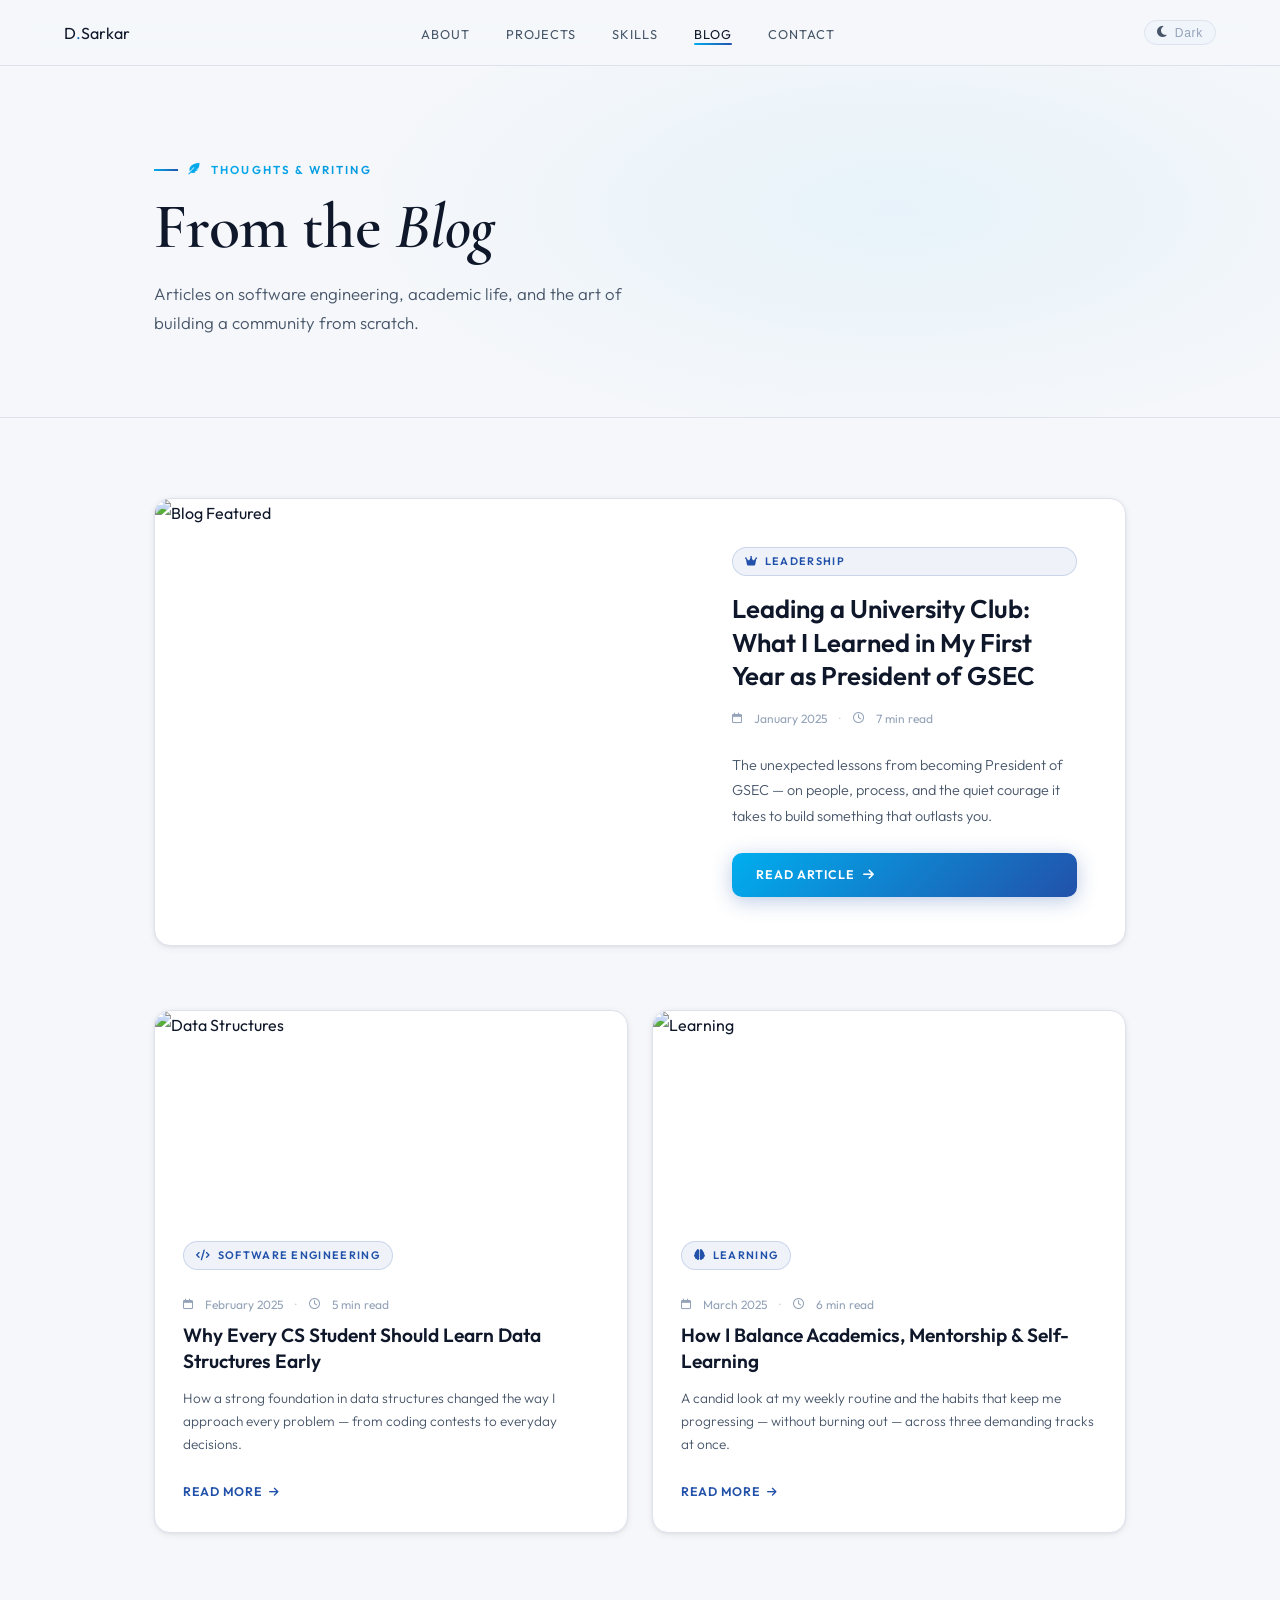
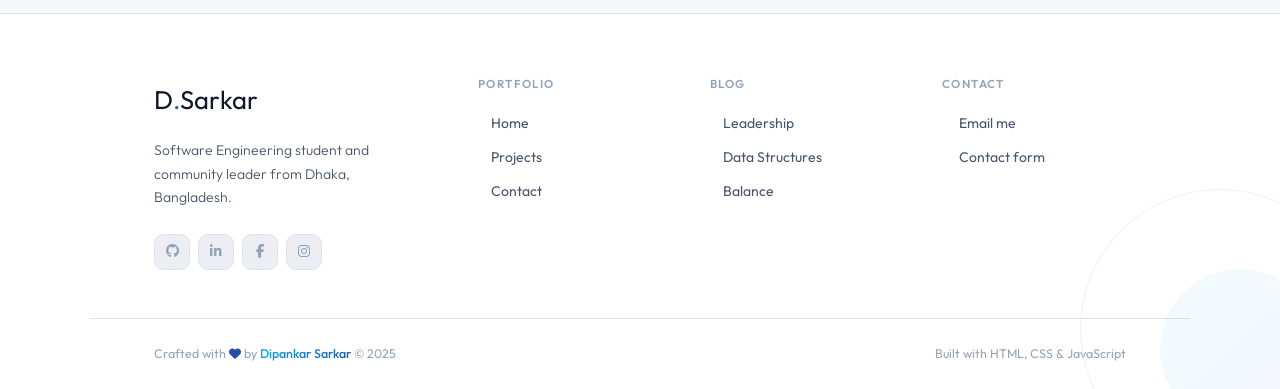
==== pages/blog.html @ c26f9603 "initial commit" ====
<!DOCTYPE html>
<html lang="en" data-theme="light">
<head>
<meta charset="UTF-8">
<meta name="viewport" content="width=device-width, initial-scale=1.0">
<title>Blog — Dipankar Sarkar</title>
<meta name="description" content="Articles on software engineering, leadership, and academic life by Dipankar Sarkar.">
<link rel="preconnect" href="https://fonts.googleapis.com">
<link rel="preconnect" href="https://fonts.gstatic.com" crossorigin>
<link href="https://fonts.googleapis.com/css2?family=Cormorant+Garamond:ital,wght@0,400;0,500;0,600;0,700;1,400;1,600&family=Outfit:wght@300;400;500;600&display=swap" rel="stylesheet">
<link rel="stylesheet" href="https://cdnjs.cloudflare.com/ajax/libs/font-awesome/6.5.0/css/all.min.css">
<link rel="stylesheet" href="../css/style.css">
<link rel="stylesheet" href="../css/blog.css">
</head>
<body>

<nav id="navbar">
  <a href="../index.html" class="nav-logo">D<span class="dot">.</span>Sarkar</a>
  <ul class="nav-links" id="navLinks">
    <li><a href="../index.html#about">About</a></li>
    <li><a href="../index.html#projects">Projects</a></li>
    <li><a href="../index.html#skills">Skills</a></li>
    <li><a href="blog.html" class="active">Blog</a></li>
    <li><a href="../index.html#contact">Contact</a></li>
  </ul>
  <div class="nav-right">
    <button class="theme-toggle" id="themeToggle" aria-label="Toggle theme">
      <i class="fa-solid fa-moon" id="themeIcon"></i>
      <span id="themeText">Dark</span>
    </button>
    <button class="hamburger" id="hamburger" aria-label="Open menu">
      <span></span><span></span><span></span>
    </button>
  </div>
</nav>

<div class="blog-hero">
  <div class="blog-hero-inner">
    <div class="eyebrow reveal"><i class="fa-solid fa-feather-pointed"></i> Thoughts &amp; Writing</div>
    <h1 class="reveal">From the <em>Blog</em></h1>
    <p class="reveal">Articles on software engineering, academic life, and the art of building a community from scratch.</p>
  </div>
</div>

<div class="blog-page-wrap">

  <!-- FEATURED POST -->
  <div class="blog-featured reveal">
    <div class="card blog-featured-card">
      <img class="blog-featured-img" src="https://dsdipu.github.io/portfolio/Images/Activities/student-mentor-261.webp" alt="Blog Featured">
      <div class="blog-featured-body">
        <span class="blog-tag"><i class="fa-solid fa-crown"></i> Leadership</span>
        <div class="blog-featured-title">Leading a University Club: What I Learned in My First Year as President of GSEC</div>
        <div class="blog-meta">
          <i class="fa-regular fa-calendar"></i> January 2025
          <span>·</span>
          <i class="fa-regular fa-clock"></i> 7 min read
        </div>
        <div class="blog-featured-exc">The unexpected lessons from becoming President of GSEC — on people, process, and the quiet courage it takes to build something that outlasts you.</div>
        <a href="post-leadership.html" class="btn-primary" style="font-size:0.78rem;padding:0.7rem 1.5rem;">
          Read Article <i class="fa-solid fa-arrow-right"></i>
        </a>
      </div>
    </div>
  </div>

  <!-- OTHER POSTS -->
  <div class="blog-cards-grid">
    <div class="card blog-card reveal">
      <div class="blog-card-img-wrap">
        <img class="blog-card-img" src="https://dsdipu.github.io/portfolio/Images/Activities/idpc-2nd-runner-up.webp" alt="Data Structures">
      </div>
      <div class="blog-card-body">
        <span class="blog-tag"><i class="fa-solid fa-code"></i> Software Engineering</span>
        <div class="blog-meta" style="margin:0.5rem 0;">
          <i class="fa-regular fa-calendar"></i> February 2025
          <span>·</span>
          <i class="fa-regular fa-clock"></i> 5 min read
        </div>
        <div class="blog-card-title">Why Every CS Student Should Learn Data Structures Early</div>
        <div class="blog-card-exc">How a strong foundation in data structures changed the way I approach every problem — from coding contests to everyday decisions.</div>
        <a href="post-datastructures.html" class="read-more">Read More <i class="fa-solid fa-arrow-right"></i></a>
      </div>
    </div>

    <div class="card blog-card reveal">
      <div class="blog-card-img-wrap">
        <img class="blog-card-img" src="https://dsdipu.github.io/portfolio/Images/Activities/president-gsec.webp" alt="Learning">
      </div>
      <div class="blog-card-body">
        <span class="blog-tag"><i class="fa-solid fa-brain"></i> Learning</span>
        <div class="blog-meta" style="margin:0.5rem 0;">
          <i class="fa-regular fa-calendar"></i> March 2025
          <span>·</span>
          <i class="fa-regular fa-clock"></i> 6 min read
        </div>
        <div class="blog-card-title">How I Balance Academics, Mentorship &amp; Self-Learning</div>
        <div class="blog-card-exc">A candid look at my weekly routine and the habits that keep me progressing — without burning out — across three demanding tracks at once.</div>
        <a href="post-balance.html" class="read-more">Read More <i class="fa-solid fa-arrow-right"></i></a>
      </div>
    </div>
  </div>

</div>

<footer>
  <div class="footer-deco"></div><div class="footer-deco2"></div>
  <div class="footer-top">
    <div class="footer-brand">
      <a href="../index.html" class="nav-logo">D<span class="dot">.</span>Sarkar</a>
      <p style="margin-top:1rem;">Software Engineering student and community leader from Dhaka, Bangladesh.</p>
      <div class="footer-social">
        <a href="https://github.com/dsdipu" target="_blank"><i class="fa-brands fa-github"></i></a>
        <a href="https://linkedin.com" target="_blank"><i class="fa-brands fa-linkedin-in"></i></a>
        <a href="https://facebook.com" target="_blank"><i class="fa-brands fa-facebook-f"></i></a>
        <a href="https://instagram.com" target="_blank"><i class="fa-brands fa-instagram"></i></a>
      </div>
    </div>
    <div class="footer-col">
      <h4>Portfolio</h4>
      <ul>
        <li><a href="../index.html"><i class="fa-solid fa-chevron-right"></i> Home</a></li>
        <li><a href="../index.html#projects"><i class="fa-solid fa-chevron-right"></i> Projects</a></li>
        <li><a href="../index.html#contact"><i class="fa-solid fa-chevron-right"></i> Contact</a></li>
      </ul>
    </div>
    <div class="footer-col">
      <h4>Blog</h4>
      <ul>
        <li><a href="post-leadership.html"><i class="fa-solid fa-chevron-right"></i> Leadership</a></li>
        <li><a href="post-datastructures.html"><i class="fa-solid fa-chevron-right"></i> Data Structures</a></li>
        <li><a href="post-balance.html"><i class="fa-solid fa-chevron-right"></i> Balance</a></li>
      </ul>
    </div>
    <div class="footer-col">
      <h4>Contact</h4>
      <ul>
        <li><a href="mailto:mr.sarkar9979@gmail.com"><i class="fa-solid fa-envelope"></i> Email me</a></li>
        <li><a href="../index.html#contact"><i class="fa-solid fa-paper-plane"></i> Contact form</a></li>
      </ul>
    </div>
  </div>
  <div class="footer-bottom">
    <p>Crafted with <i class="fa-solid fa-heart" style="color:var(--accent);font-size:0.75rem;"></i> by <span class="grad-text">Dipankar Sarkar</span> &copy; 2025</p>
    <p>Built with HTML, CSS &amp; JavaScript</p>
  </div>
</footer>

<script src="../js/main.js"></script>
</body>
</html>
---- css/style.css ----
/* ============================================================
   DIPANKAR SARKAR — PORTFOLIO
   style.css
   ============================================================ */

/* ── RESET ── */
*, *::before, *::after { box-sizing: border-box; margin: 0; padding: 0; }
html { scroll-behavior: smooth; font-size: 16px; }
img { display: block; max-width: 100%; }
a { text-decoration: none; color: inherit; }
ul { list-style: none; }

/* ── BRAND TOKENS ── */
:root {
  --blue:    #00AEEF;
  --navy:    #2251AA;
  --grad:    linear-gradient(135deg, #00AEEF 0%, #2251AA 100%);
  --grad-r:  linear-gradient(135deg, #2251AA 0%, #00AEEF 100%);
  --ease:    cubic-bezier(0.4, 0, 0.2, 1);
  --radius:  10px;
  --radius-lg: 16px;
  --radius-xl: 22px;
}

/* ── LIGHT THEME ── */
[data-theme="light"] {
  --bg:          #f5f7fa;
  --bg2:         #eceef3;
  --surface:     #ffffff;
  --surface2:    #f0f4fb;
  --border:      #dde2ed;
  --border2:     #c5cde0;
  --text:        #0f172a;
  --text2:       #475569;
  --text3:       #94a3b8;
  --accent:      #2251AA;
  --accent-lt:   #00AEEF;
  --accent-bg:   rgba(34,81,170,0.07);
  --accent-bdr:  rgba(34,81,170,0.18);
  --shadow-sm:   0 1px 3px rgba(0,0,0,0.06), 0 2px 8px rgba(0,0,0,0.06);
  --shadow-md:   0 4px 20px rgba(0,0,0,0.08);
  --shadow-lg:   0 12px 48px rgba(0,0,0,0.12);
  --nav-bg:      rgba(245,247,250,0.88);
}

/* ── DARK THEME ── */
[data-theme="dark"] {
  --bg:          #090d17;
  --bg2:         #111827;
  --surface:     #151e2e;
  --surface2:    #1a2438;
  --border:      #1e2d47;
  --border2:     #2a3d5c;
  --text:        #e8edf5;
  --text2:       #8fa3c0;
  --text3:       #4a607e;
  --accent:      #00AEEF;
  --accent-lt:   #55ccff;
  --accent-bg:   rgba(0,174,239,0.08);
  --accent-bdr:  rgba(0,174,239,0.2);
  --shadow-sm:   0 1px 3px rgba(0,0,0,0.3), 0 2px 8px rgba(0,0,0,0.3);
  --shadow-md:   0 4px 20px rgba(0,0,0,0.4);
  --shadow-lg:   0 12px 48px rgba(0,0,0,0.5);
  --nav-bg:      rgba(9,13,23,0.9);
}

/* ── BASE ── */
body {
  font-family: 'Outfit', sans-serif;
  background: var(--bg);
  color: var(--text);
  line-height: 1.75;
  transition: background 0.35s var(--ease), color 0.35s var(--ease);
  overflow-x: hidden;
}

h1, h2, h3, h4 {
  font-family: 'Cormorant Garamond', serif;
  font-weight: 600;
  line-height: 1.1;
  letter-spacing: -0.01em;
}

/* ============================================================
   NAV
   ============================================================ */
#navbar {
  position: fixed; top: 0; left: 0; right: 0; z-index: 300;
  height: 66px;
  display: flex; align-items: center; justify-content: space-between;
  padding: 0 4rem;
  background: var(--nav-bg);
  backdrop-filter: blur(18px) saturate(1.4);
  border-bottom: 1px solid var(--border);
  transition: background 0.35s var(--ease), border-color 0.35s var(--ease);
}

.nav-logo {
  /* font-family: 'Cormorant Garamond', serif; */
  width: 3pc;
  height: auto;
  /* font-size: 1.5rem; font-weight: 700; letter-spacing: 0.02em;
  display: flex; align-items: center; gap: 0; */
}
.nav-logo .dot { background: var(--grad); -webkit-background-clip: text; -webkit-text-fill-color: transparent; background-clip: text; }

.nav-links {
  display: flex; gap: 2.25rem; align-items: center;
}
.nav-links a {
  font-size: 0.8rem; font-weight: 400; letter-spacing: 0.08em;
  text-transform: uppercase; color: var(--text2);
  transition: color 0.2s; position: relative;
}
.nav-links a::after {
  content: ''; position: absolute; bottom: -3px; left: 0; right: 0;
  height: 1.5px; background: var(--grad); border-radius: 2px;
  transform: scaleX(0); transform-origin: left; transition: transform 0.25s var(--ease);
}
.nav-links a:hover, .nav-links a.active { color: var(--text); }
.nav-links a:hover::after, .nav-links a.active::after { transform: scaleX(1); }

.nav-right { display: flex; align-items: center; gap: 0.75rem; }

/* Theme toggle */
.theme-toggle {
  display: flex; align-items: center; gap: 0.5rem;
  background: var(--surface2); border: 1px solid var(--border);
  border-radius: 100px; padding: 0.3rem 0.75rem;
  cursor: pointer; transition: border-color 0.2s;
}
.theme-toggle:hover { border-color: var(--accent); }
.theme-toggle i { font-size: 0.8rem; color: var(--text2); }
.theme-toggle span { font-size: 0.75rem; color: var(--text3); letter-spacing: 0.06em; }

.hamburger {
  display: none; flex-direction: column; gap: 5px;
  cursor: pointer; background: none; border: none; padding: 4px;
}
.hamburger span { display: block; width: 22px; height: 1.5px; background: var(--text); border-radius: 2px; transition: 0.3s; }

/* ============================================================
   LAYOUT HELPERS
   ============================================================ */
.container { max-width: 1100px; margin: 0 auto; padding: 0 4rem; }
.section-pad { padding: 7rem 0; }
section { border-top: 1px solid var(--border); }
#home { border-top: none; }

.eyebrow {
  font-family: 'Outfit', sans-serif;
  font-size: 0.72rem; font-weight: 600; letter-spacing: 0.18em;
  text-transform: uppercase;
  background: var(--grad); -webkit-background-clip: text; -webkit-text-fill-color: transparent; background-clip: text;
  display: flex; align-items: center; gap: 0.6rem;
  margin-bottom: 0.75rem;
}
.eyebrow::before { content: ''; display: block; width: 24px; height: 1.5px; background: var(--grad); flex-shrink: 0; }

.section-title {
  font-size: clamp(2rem, 4vw, 3.25rem);
  color: var(--text); margin-bottom: 0.5rem;
}
.section-title em { font-style: italic; color: var(--text2); font-weight: 400; }

.section-sub {
  font-size: 0.975rem; color: var(--text2); max-width: 520px;
  font-weight: 300; margin-bottom: 3.5rem; line-height: 1.7;
}

/* ── CARDS ── */
.card {
  background: var(--surface);
  border: 1px solid var(--border);
  border-radius: var(--radius-lg);
  box-shadow: var(--shadow-sm);
  transition: border-color 0.25s var(--ease), transform 0.25s var(--ease), box-shadow 0.25s var(--ease);
}
.card:hover { border-color: var(--border2); transform: translateY(-4px); box-shadow: var(--shadow-md); }

/* ── BUTTONS ── */
.btn-primary {
  display: inline-flex; align-items: center; gap: 0.5rem;
  background: var(--grad); color: #fff;
  font-family: 'Outfit', sans-serif;
  font-size: 0.82rem; font-weight: 600; letter-spacing: 0.08em; text-transform: uppercase;
  padding: 0.875rem 2rem; border-radius: var(--radius);
  transition: opacity 0.2s, transform 0.2s;
  box-shadow: 0 4px 20px rgba(34,81,170,0.3);
  border: none; cursor: pointer;
}
.btn-primary:hover { opacity: 0.88; transform: translateY(-2px); }

.btn-outline {
  display: inline-flex; align-items: center; gap: 0.5rem;
  background: transparent; color: var(--text);
  font-family: 'Outfit', sans-serif;
  font-size: 0.82rem; font-weight: 500; letter-spacing: 0.08em; text-transform: uppercase;
  padding: 0.875rem 2rem; border-radius: var(--radius);
  border: 1px solid var(--border2);
  transition: border-color 0.2s, background 0.2s, color 0.2s;
}
.btn-outline:hover { border-color: var(--accent); background: var(--accent-bg); color: var(--accent); }

/* ── REVEAL ── */
.reveal { opacity: 0; transform: translateY(26px); transition: opacity 0.65s var(--ease), transform 0.65s var(--ease); }
.reveal.visible { opacity: 1; transform: none; }

/* ── GRADIENT TEXT ── */
.grad-text { background: var(--grad); -webkit-background-clip: text; -webkit-text-fill-color: transparent; background-clip: text; }

/* ============================================================
   HERO
   ============================================================ */
#home {
  min-height: 100vh; padding-top: 66px;
  display: flex; align-items: center;
  position: relative; overflow: hidden;
}

/* Decorative mesh background */
.hero-mesh {
  position: absolute; inset: 0; pointer-events: none; z-index: 0;
  background:
    radial-gradient(ellipse 60% 50% at 80% 40%, rgba(0,174,239,0.07) 0%, transparent 70%),
    radial-gradient(ellipse 40% 60% at 20% 80%, rgba(34,81,170,0.06) 0%, transparent 70%);
}

.hero-inner {
  max-width: 1100px; margin: 0 auto; padding: 0 4rem;
  display: grid; grid-template-columns: 1fr 340px; gap: 4rem; align-items: center;
  position: relative; z-index: 1; width: 100%;
}

.hero-badge-pill {
  display: inline-flex; align-items: center; gap: 0.6rem;
  background: var(--accent-bg); border: 1px solid var(--accent-bdr);
  border-radius: 100px; padding: 0.4rem 1rem;
  font-size: 0.72rem; font-weight: 600; letter-spacing: 0.1em; text-transform: uppercase;
  color: var(--accent); margin-bottom: 1.5rem;
}
.status-dot {
  width: 7px; height: 7px; border-radius: 50%; background: #22c55e;
  animation: pulse 2s ease-in-out infinite; flex-shrink: 0;
}
@keyframes pulse { 0%,100%{opacity:1;transform:scale(1)} 50%{opacity:0.4;transform:scale(0.7)} }

.hero-name {
  font-size: clamp(3.5rem, 6.5vw, 5.75rem);
  font-weight: 700; line-height: 0.95; letter-spacing: -0.025em;
  margin-bottom: 1.25rem;
}
.hero-name .line2 { display: block; }

.hero-role {
  font-size: 1.05rem; color: var(--text2); font-weight: 300;
  margin-bottom: 1.25rem; display: flex; align-items: center; flex-wrap: wrap; gap: 0.5rem;
}
.role-sep { color: var(--border2); }

.hero-quote {
  font-family: 'Cormorant Garamond', serif;
  font-size: 1.15rem; font-style: italic; color: var(--text3);
  border-left: 2px solid var(--accent); padding-left: 1rem;
  margin-bottom: 2.25rem; line-height: 1.6; max-width: 460px;
}

.hero-btns { display: flex; gap: 1rem; flex-wrap: wrap; margin-bottom: 2.5rem; }

.hero-stats { display: flex; gap: 2rem; flex-wrap: wrap; }
.hero-stat {}
.hero-stat-val {
  font-family: 'Cormorant Garamond', serif;
  font-size: 2rem; font-weight: 700; line-height: 1;
  background: var(--grad); -webkit-background-clip: text; -webkit-text-fill-color: transparent; background-clip: text;
}
.hero-stat-label { font-size: 0.72rem; color: var(--text3); letter-spacing: 0.06em; text-transform: uppercase; margin-top: 2px; }

/* Hero photo */
.hero-photo-col { position: relative; }

.hero-photo-card {
  background: var(--surface); border: 1px solid var(--border);
  border-radius: var(--radius-xl);
  padding: 6px; box-shadow: var(--shadow-lg); position: relative;
}
.hero-photo-card img {
  width: 100%; height: 400px; object-fit: cover; object-position: top;
  border-radius: calc(var(--radius-xl) - 4px);
  display: block;
}

/* gradient overlay strip at bottom */
.hero-photo-card::after {
  content: ''; position: absolute; bottom: 6px; left: 6px; right: 6px; height: 80px;
  border-radius: 0 0 calc(var(--radius-xl) - 4px) calc(var(--radius-xl) - 4px);
  background: linear-gradient(to top, rgba(0,0,0,0.35), transparent);
}

.hero-float-badge {
  position: absolute;
  background: var(--surface); border: 1px solid var(--border);
  border-radius: var(--radius); padding: 0.75rem 1rem;
  box-shadow: var(--shadow-md); z-index: 2;
}
.float-val { font-family: 'Cormorant Garamond', serif; font-size: 1.35rem; font-weight: 700; color: var(--accent); line-height: 1; }
.float-lbl { font-size: 0.68rem; color: var(--text3); text-transform: uppercase; letter-spacing: 0.08em; margin-top: 2px; }
.fb-tl { top: -1rem; right: -1.5rem; }
.fb-br { bottom: -1rem; left: -1.5rem; }

/* Deco ring */
.hero-ring {
  position: absolute; width: 320px; height: 320px;
  border: 1px dashed var(--border); border-radius: 50%;
  top: 50%; left: 50%; transform: translate(-50%, -50%);
  pointer-events: none; animation: spin 30s linear infinite; z-index: 0;
}
@keyframes spin { to { transform: translate(-50%, -50%) rotate(360deg); } }

/* ============================================================
   ABOUT
   ============================================================ */
.about-grid { display: grid; grid-template-columns: 1fr 1fr; gap: 5rem; align-items: start; }
.about-text p { color: var(--text2); margin-bottom: 1.25rem; font-weight: 300; font-size: 1rem; line-height: 1.8; }
.about-text strong { color: var(--accent); font-weight: 500; }

.about-meta { display: flex; flex-direction: column; gap: 0.875rem; }
.meta-card {
  display: flex; align-items: center; gap: 1.125rem;
  padding: 1.1rem 1.25rem;
}
.meta-icon {
  width: 40px; height: 40px; flex-shrink: 0; border-radius: var(--radius);
  background: var(--accent-bg); border: 1px solid var(--accent-bdr);
  display: flex; align-items: center; justify-content: center;
}
.meta-icon i { font-size: 0.95rem; color: var(--accent); }
.meta-label { font-size: 0.68rem; color: var(--text3); text-transform: uppercase; letter-spacing: 0.08em; margin-bottom: 2px; }
.meta-val { font-size: 0.9rem; font-weight: 500; color: var(--text); }

/* ============================================================
   EDUCATION
   ============================================================ */
.edu-grid { display: grid; grid-template-columns: repeat(3,1fr); gap: 1.5rem; }
.edu-card { padding: 2rem; position: relative; overflow: hidden; }
.edu-card::before {
  content: ''; position: absolute; top: 0; left: 0; right: 0; height: 3px;
  background: var(--grad); border-radius: var(--radius-lg) var(--radius-lg) 0 0;
  opacity: 0; transition: opacity 0.25s;
}
.edu-card:hover::before { opacity: 1; }
.edu-period { font-size: 0.72rem; color: var(--accent); text-transform: uppercase; letter-spacing: 0.1em; font-weight: 600; margin-bottom: 0.875rem; }
.edu-degree { font-size: 1.25rem; font-weight: 600; margin-bottom: 0.35rem; color: var(--text); }
.edu-inst { font-size: 0.875rem; color: var(--text2); margin-bottom: 1rem; font-weight: 300; }
.edu-result {
  display: inline-flex; align-items: center; gap: 0.4rem;
  background: var(--accent-bg); border: 1px solid var(--accent-bdr);
  color: var(--accent); font-size: 0.7rem; font-weight: 600;
  letter-spacing: 0.08em; text-transform: uppercase; padding: 0.3rem 0.75rem; border-radius: 100px;
}

/* ============================================================
   PROJECTS
   ============================================================ */
.projects-grid { display: grid; grid-template-columns: repeat(3,1fr); gap: 1.5rem; }
.project-card { padding: 0; overflow: hidden; display: flex; flex-direction: column; }

.project-img {
  width: 100%; height: 180px; object-fit: cover;
  display: block; transition: transform 0.4s var(--ease);
}
.project-card:hover .project-img { transform: scale(1.04); }
.project-img-wrap { overflow: hidden; border-radius: var(--radius-lg) var(--radius-lg) 0 0; }

.project-body { padding: 1.75rem; flex: 1; display: flex; flex-direction: column; }
.project-num {
  font-family: 'Cormorant Garamond', serif; font-size: 3rem; font-weight: 700;
  line-height: 1; color: var(--nav-bg ); margin-bottom: 0.75rem; user-select: none;
}
.project-title { font-size: 1.1rem; font-weight: 600; margin-bottom: 0.75rem; color: var(--text); line-height: 1.35; }
.project-desc { font-size: 0.875rem; color: var(--text2); flex: 1; margin-bottom: 1.25rem; font-weight: 300; line-height: 1.7; }

.tags { display: flex; flex-wrap: wrap; gap: 0.4rem; margin-bottom: 1.25rem; }
.tag {
  background: var(--accent-bg); border: 1px solid var(--accent-bdr);
  color: var(--accent); font-size: 0.7rem; font-weight: 500;
  padding: 0.2rem 0.6rem; border-radius: 100px; letter-spacing: 0.04em;
}

.project-link {
  display: inline-flex; align-items: center; gap: 0.4rem;
  font-size: 0.78rem; font-weight: 600; color: var(--accent);
  letter-spacing: 0.06em; text-transform: uppercase;
  transition: gap 0.2s;
}
.project-link:hover { gap: 0.75rem; }
.project-link i { font-size: 0.7rem; }

/* ============================================================
   SKILLS
   ============================================================ */
.skills-grid { display: grid; grid-template-columns: 1fr 1fr; gap: 5rem; align-items: start; }

.skills-heading {
  font-family: 'Cormorant Garamond', serif; font-size: 1.35rem; font-weight: 600;
  margin-bottom: 2rem; padding-bottom: 0.75rem; border-bottom: 1px solid var(--border);
  display: flex; align-items: center; gap: 0.75rem;
}
.skills-heading i { font-size: 1rem; color: var(--accent); }

.skill-item { margin-bottom: 1.5rem; }
.skill-row { display: flex; justify-content: space-between; align-items: baseline; margin-bottom: 0.5rem; }
.skill-name { font-size: 0.875rem; font-weight: 400; color: var(--text); display: flex; align-items: center; gap: 0.5rem; }
.skill-name i { font-size: 0.8rem; color: var(--accent); }
.skill-pct { font-size: 0.75rem; color: var(--text3); font-variant-numeric: tabular-nums; }
.skill-bar { height: 3px; background: var(--border); border-radius: 3px; overflow: visible; position: relative; }
.skill-fill {
  height: 100%; background: var(--grad); border-radius: 3px;
  width: 0; transition: width 1.4s cubic-bezier(0.4,0,0.2,1);
  position: relative;
}
.skill-fill::after {
  content: ''; position: absolute; right: -4px; top: -4px;
  width: 10px; height: 10px; border-radius: 50%;
  background: var(--accent); border: 2px solid var(--bg);
}

.soft-wrap { display: flex; flex-wrap: wrap; gap: 0.6rem; margin-top: 0.5rem; }
.soft-pill {
  display: flex; align-items: center; gap: 0.5rem;
  background: var(--surface2); border: 1px solid var(--border);
  color: var(--text2); font-size: 0.82rem; font-weight: 400;
  padding: 0.45rem 1rem; border-radius: 100px;
  transition: border-color 0.2s, color 0.2s;
}
.soft-pill i { font-size: 0.75rem; color: var(--accent); }
.soft-pill:hover { border-color: var(--accent); color: var(--accent); }

/* ============================================================
   LANGUAGES
   ============================================================ */
.lang-grid { display: grid; grid-template-columns: 1fr 1fr; gap: 2.5rem; }
.lang-block-title {
  font-family: 'Cormorant Garamond', serif; font-size: 1.3rem; font-weight: 600;
  margin-bottom: 1.5rem; padding-bottom: 0.75rem; border-bottom: 1px solid var(--border);
  display: flex; align-items: center; gap: 0.75rem;
}
.lang-block-title i { font-size: 1rem; color: var(--accent); }

.lang-item {
  display: flex; align-items: center; justify-content: space-between;
  padding: 0.875rem 0; border-bottom: 1px solid var(--border);
}
.lang-item:last-child { border-bottom: none; }
.lang-name { font-size: 0.925rem; font-weight: 500; color: var(--text); display: flex; align-items: center; gap: 0.75rem; }
.lang-flag { font-size: 1.2rem; }
.lang-level {
  font-size: 0.7rem; font-weight: 600; letter-spacing: 0.08em; text-transform: uppercase;
  background: var(--grad); -webkit-background-clip: text; -webkit-text-fill-color: transparent; background-clip: text;
}
.lang-note { font-size: 0.75rem; color: var(--text3); font-style: italic; }

/* ============================================================
   ACTIVITIES
   ============================================================ */
.activities-grid { display: grid; grid-template-columns: repeat(auto-fill, minmax(250px, 1fr)); gap: 1.25rem; }
.activity-card { overflow: hidden; }

.activity-img-wrap { overflow: hidden; height: 180px; border-radius: var(--radius-lg) var(--radius-lg) 0 0; }
.activity-img { width: 100%; height: 100%; object-fit: cover; transition: transform 0.4s var(--ease); }
.activity-card:hover .activity-img { transform: scale(1.05); }

.activity-body { padding: 1.25rem; }
.activity-icon-row {
  display: flex; align-items: center; gap: 0.625rem; margin-bottom: 0.625rem;
}
.activity-icon-box {
  width: 32px; height: 32px; border-radius: var(--radius);
  background: var(--accent-bg); border: 1px solid var(--accent-bdr);
  display: flex; align-items: center; justify-content: center; flex-shrink: 0;
}
.activity-icon-box i { font-size: 0.8rem; color: var(--accent); }
.activity-role { font-size: 1rem; font-weight: 600; color: var(--text); font-family: 'Cormorant Garamond', serif; }
.activity-org { font-size: 0.75rem; color: var(--accent); font-weight: 500; margin-bottom: 0.5rem; letter-spacing: 0.03em; }
.activity-desc { font-size: 0.8rem; color: var(--text3); line-height: 1.6; font-weight: 300; }

/* ── AWARDS ── */
.awards-grid { display: grid; grid-template-columns: repeat(auto-fill, minmax(260px, 1fr)); gap: 1rem; margin-top: 4rem; }
.award-item {
  display: flex; align-items: center; gap: 1rem;
  padding: 1.125rem 1.375rem;
}
.award-icon-box {
  width: 38px; height: 38px; border-radius: var(--radius); flex-shrink: 0;
  background: var(--grad); display: flex; align-items: center; justify-content: center;
}
.award-icon-box i { font-size: 0.85rem; color: #fff; }
.award-text { font-size: 0.875rem; font-weight: 400; color: var(--text); line-height: 1.4; }

/* ============================================================
   CERTIFICATIONS
   ============================================================ */
.certs-grid { display: grid; grid-template-columns: repeat(auto-fill, minmax(175px, 1fr)); gap: 1rem; }
.cert-card { cursor: pointer; padding: 0; overflow: hidden; }
.cert-img-wrap { overflow: hidden; border-radius: var(--radius-lg) var(--radius-lg) 0 0; }
.cert-card img { width: 100%; height: 115px; object-fit: cover; transition: transform 0.35s var(--ease); }
.cert-card:hover img { transform: scale(1.06); }
.cert-body { padding: 0.875rem 1rem; }
.cert-issuer { font-size: 0.68rem; font-weight: 600; letter-spacing: 0.1em; text-transform: uppercase; background: var(--grad); -webkit-background-clip: text; -webkit-text-fill-color: transparent; background-clip: text; margin-bottom: 0.2rem; }
.cert-name { font-size: 0.8rem; color: var(--text2); font-weight: 300; }

/* ── LIGHTBOX ── */
.lightbox-overlay {
  display: none; position: fixed; inset: 0; z-index: 1000;
  background: rgba(0,0,0,0.88); align-items: center; justify-content: center;
  padding: 2rem;
}
.lightbox-overlay.active { display: flex; }
.lightbox-img {
  max-width: 85vw; max-height: 85vh; object-fit: contain;
  border-radius: var(--radius-lg); box-shadow: 0 24px 80px rgba(0,0,0,0.6);
}
.lightbox-close {
  position: fixed; top: 1.5rem; right: 1.5rem; z-index: 1001;
  width: 44px; height: 44px; border-radius: 50%;
  background: rgba(255,255,255,0.1); border: 1px solid rgba(255,255,255,0.2);
  color: #fff; font-size: 1.25rem; cursor: pointer; display: flex; align-items: center; justify-content: center;
  transition: background 0.2s;
}
.lightbox-close:hover { background: rgba(255,255,255,0.2); }
.lightbox-caption { color: rgba(255,255,255,0.7); text-align: center; margin-top: 1rem; font-size: 0.85rem; }

/* ============================================================
   CONTACT
   ============================================================ */
.contact-grid { display: grid; grid-template-columns: 1fr 1.1fr; gap: 5rem; align-items: start; }

.contact-left h2 { font-size: clamp(2rem, 3.5vw, 3rem); margin-bottom: 1rem; }
.contact-left p { color: var(--text2); font-weight: 300; margin-bottom: 2.5rem; line-height: 1.8; }

.contact-details { display: flex; flex-direction: column; gap: 1rem; margin-bottom: 2rem; }
.c-row { display: flex; align-items: flex-start; gap: 1rem; }
.c-icon {
  width: 40px; height: 40px; flex-shrink: 0; border-radius: var(--radius);
  background: var(--accent-bg); border: 1px solid var(--accent-bdr);
  display: flex; align-items: center; justify-content: center;
}
.c-icon i { font-size: 0.875rem; color: var(--accent); }
.c-label { font-size: 0.68rem; color: var(--text3); text-transform: uppercase; letter-spacing: 0.08em; margin-bottom: 2px; }
.c-val { font-size: 0.9rem; color: var(--text2); }
.c-val a { color: var(--text2); transition: color 0.2s; }
.c-val a:hover { color: var(--accent); }

.social-row { display: flex; gap: 0.625rem; flex-wrap: wrap; }
.social-btn {
  display: flex; align-items: center; gap: 0.5rem;
  background: var(--surface2); border: 1px solid var(--border);
  border-radius: var(--radius); padding: 0.5rem 1rem;
  font-size: 0.78rem; font-weight: 500; color: var(--text2);
  transition: border-color 0.2s, color 0.2s, background 0.2s;
}
.social-btn i { font-size: 0.85rem; }
.social-btn:hover { border-color: var(--accent); color: var(--accent); background: var(--accent-bg); }

/* Form */
.contact-form { display: flex; flex-direction: column; gap: 1rem; }
.form-row { display: grid; grid-template-columns: 1fr 1fr; gap: 1rem; }
.form-group { display: flex; flex-direction: column; gap: 0.35rem; }
.form-group label { font-size: 0.7rem; color: var(--text3); text-transform: uppercase; letter-spacing: 0.1em; font-weight: 500; }
.form-group input, .form-group textarea {
  background: var(--surface); border: 1px solid var(--border);
  border-radius: var(--radius); color: var(--text);
  font-family: 'Outfit', sans-serif; font-size: 0.9rem;
  padding: 0.8rem 1rem; outline: none; resize: vertical;
  transition: border-color 0.2s;
}
.form-group input:focus, .form-group textarea:focus { border-color: var(--accent); }
.form-group input::placeholder, .form-group textarea::placeholder { color: var(--text3); }
.form-group textarea { min-height: 120px; }

/* ============================================================
   FOOTER
   ============================================================ */
footer {
  background: var(--surface);
  border-top: 1px solid var(--border);
  position: relative; overflow: hidden;
}

.footer-top {
  display: grid; grid-template-columns: 1.5fr 1fr 1fr 1fr;
  gap: 3rem; padding: 4rem 4rem 3rem;
  max-width: 1100px; margin: 0 auto;
}

.footer-brand .nav-logo { font-size: 1.6rem; margin-bottom: 1rem; }
.footer-brand p { font-size: 0.875rem; color: var(--text2); line-height: 1.7; max-width: 260px; font-weight: 300; }

.footer-col h4 {
  font-family: 'Outfit', sans-serif; font-size: 0.72rem; font-weight: 600;
  letter-spacing: 0.12em; text-transform: uppercase; color: var(--text3);
  margin-bottom: 1.25rem;
}
.footer-col ul { display: flex; flex-direction: column; gap: 0.6rem; }
.footer-col ul a { font-size: 0.875rem; color: var(--text2); transition: color 0.2s; display: flex; align-items: center; gap: 0.4rem; }
.footer-col ul a i { font-size: 0.7rem; opacity: 0; transition: opacity 0.2s, transform 0.2s; transform: translateX(-4px); }
.footer-col ul a:hover { color: var(--accent); }
.footer-col ul a:hover i { opacity: 1; transform: translateX(0); }

.footer-social { display: flex; gap: 0.5rem; margin-top: 1.5rem; flex-wrap: wrap; }
.footer-social a {
  width: 36px; height: 36px; border-radius: var(--radius);
  background: var(--bg2); border: 1px solid var(--border);
  display: flex; align-items: center; justify-content: center;
  color: var(--text3); font-size: 0.85rem; transition: border-color 0.2s, color 0.2s, background 0.2s;
}
.footer-social a:hover { border-color: var(--accent); color: var(--accent); background: var(--accent-bg); }

.footer-bottom {
  border-top: 1px solid var(--border); padding: 1.5rem 4rem;
  display: flex; justify-content: space-between; align-items: center;
  max-width: 1100px; margin: 0 auto;
}
.footer-bottom p { font-size: 0.78rem; color: var(--text3); }
.footer-bottom .grad-text { font-weight: 500; }

/* Footer deco */
.footer-deco {
  position: absolute; right: -80px; bottom: -80px;
  width: 280px; height: 280px; border-radius: 50%;
  border: 1px solid var(--border); pointer-events: none; opacity: 0.5;
}
.footer-deco2 {
  position: absolute; right: -40px; bottom: -40px;
  width: 160px; height: 160px; border-radius: 50%;
  background: var(--grad); opacity: 0.05; pointer-events: none;
}
#nav-logo-footer img{
  height: 3.5rem;
  width: auto;
}

/* ============================================================
   SECTION DIVIDER
   ============================================================ */
.sec-divider {
  display: flex; align-items: center; gap: 1rem; margin: 4rem 0 3rem;
}
.sec-divider::before, .sec-divider::after { content: ''; flex: 1; height: 1px; background: var(--border); }
.sec-divider span {
  font-size: 0.7rem; color: var(--text3); text-transform: uppercase;
  letter-spacing: 0.12em; white-space: nowrap; display: flex; align-items: center; gap: 0.5rem;
}
.sec-divider span i { font-size: 0.75rem; color: var(--accent); }

/* ============================================================
   RESPONSIVE
   ============================================================ */
@media (max-width: 1024px) {
  .hero-inner { grid-template-columns: 1fr 280px; gap: 3rem; }
  .hero-photo-card img { height: 340px; }
}

@media (max-width: 900px) {
  #navbar { padding: 0 1.5rem; }
  .nav-links { display: none; }
  .nav-links.open {
    display: flex; flex-direction: column; gap: 1.25rem;
    position: absolute; top: 66px; left: 0; right: 0;
    background: var(--nav-bg); backdrop-filter: blur(18px);
    border-bottom: 1px solid var(--border); padding: 1.5rem 2rem;
    z-index: 299;
  }
  .hamburger { display: flex; }

  .hero-inner { grid-template-columns: 1fr; text-align: center; padding: 3rem 1.5rem; }
  .hero-photo-col { order: -1; display: flex; justify-content: center; }
  .hero-photo-card img { height: 300px; }
  .hero-photo-card { width: 240px; }
  .fb-tl, .fb-br { display: none; }
  .hero-ring { display: none; }
  .hero-btns { justify-content: center; }
  .hero-stats { justify-content: center; }
  .hero-quote { margin: 0 auto 2rem; }
  .hero-badge-pill { display: inline-flex; }
  .hero-mesh { display: none; }

  .container { padding: 0 1.5rem; }
  .section-pad { padding: 4.5rem 0; }

  .about-grid, .skills-grid, .lang-grid,
  .contact-grid { grid-template-columns: 1fr; gap: 2.5rem; }

  .edu-grid, .projects-grid { grid-template-columns: 1fr; }

  .footer-top { grid-template-columns: 1fr 1fr; padding: 3rem 1.5rem 2rem; }
  .footer-bottom { flex-direction: column; gap: 0.75rem; text-align: center; padding: 1.25rem 1.5rem; }
}

@media (max-width: 600px) {
  .footer-top { grid-template-columns: 1fr; }
  .form-row { grid-template-columns: 1fr; }
  .hero-stats { gap: 1.5rem; }
}
</style>
---- css/blog.css ----
/* ============================================================
   BLOG PAGE STYLES — blog.css
   ============================================================ */

/* ── BLOG PAGE HERO ── */
.blog-hero {
  padding: 10rem 0 5rem;
  background: var(--bg);
  border-bottom: 1px solid var(--border);
  position: relative; overflow: hidden;
}
.blog-hero::before {
  content: '';
  position: absolute; inset: 0;
  background: radial-gradient(ellipse 60% 80% at 70% 50%, rgba(0,174,239,0.06) 0%, transparent 70%);
  pointer-events: none;
}
.blog-hero-inner {
  max-width: 1100px; margin: 0 auto; padding: 0 4rem;
  position: relative; z-index: 1;
}
.blog-hero h1 { font-size: clamp(2.5rem, 5vw, 4.5rem); margin-bottom: 1rem; }
.blog-hero p { font-size: 1.05rem; color: var(--text2); max-width: 500px; font-weight: 300; line-height: 1.75; }

/* ── BLOG GRID ── */
.blog-page-wrap { max-width: 1100px; margin: 0 auto; padding: 5rem 4rem; }

.blog-featured { margin-bottom: 4rem; }
.blog-featured-card {
  display: grid; grid-template-columns: 1.2fr 1fr; gap: 0;
  overflow: hidden;
}
.blog-featured-img { width: 100%; height: 360px; object-fit: cover; display: block; }
.blog-featured-body { padding: 3rem; display: flex; flex-direction: column; justify-content: center; }
.blog-tag {
  display: inline-flex; align-items: center; gap: 0.4rem;
  font-size: 0.68rem; font-weight: 600; letter-spacing: 0.12em; text-transform: uppercase;
  background: var(--accent-bg); border: 1px solid var(--accent-bdr);
  color: var(--accent); padding: 0.25rem 0.75rem; border-radius: 100px; margin-bottom: 1rem;
}
.blog-featured-title { font-size: 1.6rem; font-weight: 600; color: var(--text); line-height: 1.3; margin-bottom: 1rem; }
.blog-featured-exc { font-size: 0.9rem; color: var(--text2); line-height: 1.75; font-weight: 300; margin-bottom: 1.5rem; }
.blog-meta { display: flex; align-items: center; gap: 0.75rem; font-size: 0.75rem; color: var(--text3); margin-bottom: 1.5rem; }
.blog-meta i { font-size: 0.7rem; }
.blog-meta span { color: var(--border2); }

.blog-cards-grid { display: grid; grid-template-columns: repeat(auto-fill, minmax(320px, 1fr)); gap: 1.5rem; }
.blog-card { overflow: hidden; }
.blog-card-img-wrap { overflow: hidden; border-radius: var(--radius-lg) var(--radius-lg) 0 0; }
.blog-card-img { width: 100%; height: 200px; object-fit: cover; transition: transform 0.4s var(--ease); display: block; }
.blog-card:hover .blog-card-img { transform: scale(1.05); }
.blog-card-body { padding: 1.75rem; }
.blog-card-title { font-size: 1.2rem; font-weight: 600; color: var(--text); line-height: 1.35; margin-bottom: 0.75rem; }
.blog-card-exc { font-size: 0.85rem; color: var(--text2); line-height: 1.7; font-weight: 300; margin-bottom: 1.25rem; }
.read-more { display: inline-flex; align-items: center; gap: 0.4rem; font-size: 0.78rem; font-weight: 600; color: var(--accent); letter-spacing: 0.06em; text-transform: uppercase; transition: gap 0.2s; }
.read-more:hover { gap: 0.75rem; }
.read-more i { font-size: 0.68rem; }

/* ── BLOG POST PAGE ── */
.blog-post-wrap { max-width: 760px; margin: 0 auto; padding: 5rem 2rem 6rem; }
.post-header { margin-bottom: 3rem; border-bottom: 1px solid var(--border); padding-bottom: 2rem; }
.post-header h1 { font-size: clamp(2rem, 4vw, 3rem); margin-bottom: 1rem; line-height: 1.2; }
.post-cover { width: 100%; max-height: 400px; object-fit: cover; border-radius: var(--radius-lg); margin-bottom: 3rem; }
.post-body { font-size: 1.05rem; color: var(--text2); line-height: 1.85; font-weight: 300; }
.post-body h2 { font-size: 1.75rem; color: var(--text); margin: 2.5rem 0 1rem; font-weight: 600; }
.post-body h3 { font-size: 1.35rem; color: var(--text); margin: 2rem 0 0.75rem; }
.post-body p { margin-bottom: 1.5rem; }
.post-body strong { color: var(--text); font-weight: 500; }
.post-body blockquote {
  border-left: 3px solid var(--accent); padding-left: 1.5rem; margin: 2rem 0;
  font-style: italic; font-family: 'Cormorant Garamond', serif; font-size: 1.2rem; color: var(--text);
}
.post-body ul { padding-left: 1.5rem; margin-bottom: 1.5rem; }
.post-body li { margin-bottom: 0.5rem; list-style: disc; }

@media (max-width: 900px) {
  .blog-hero-inner { padding: 0 1.5rem; }
  .blog-page-wrap { padding: 3rem 1.5rem; }
  .blog-featured-card { grid-template-columns: 1fr; }
  .blog-featured-img { height: 220px; }
  .blog-featured-body { padding: 1.75rem; }
}
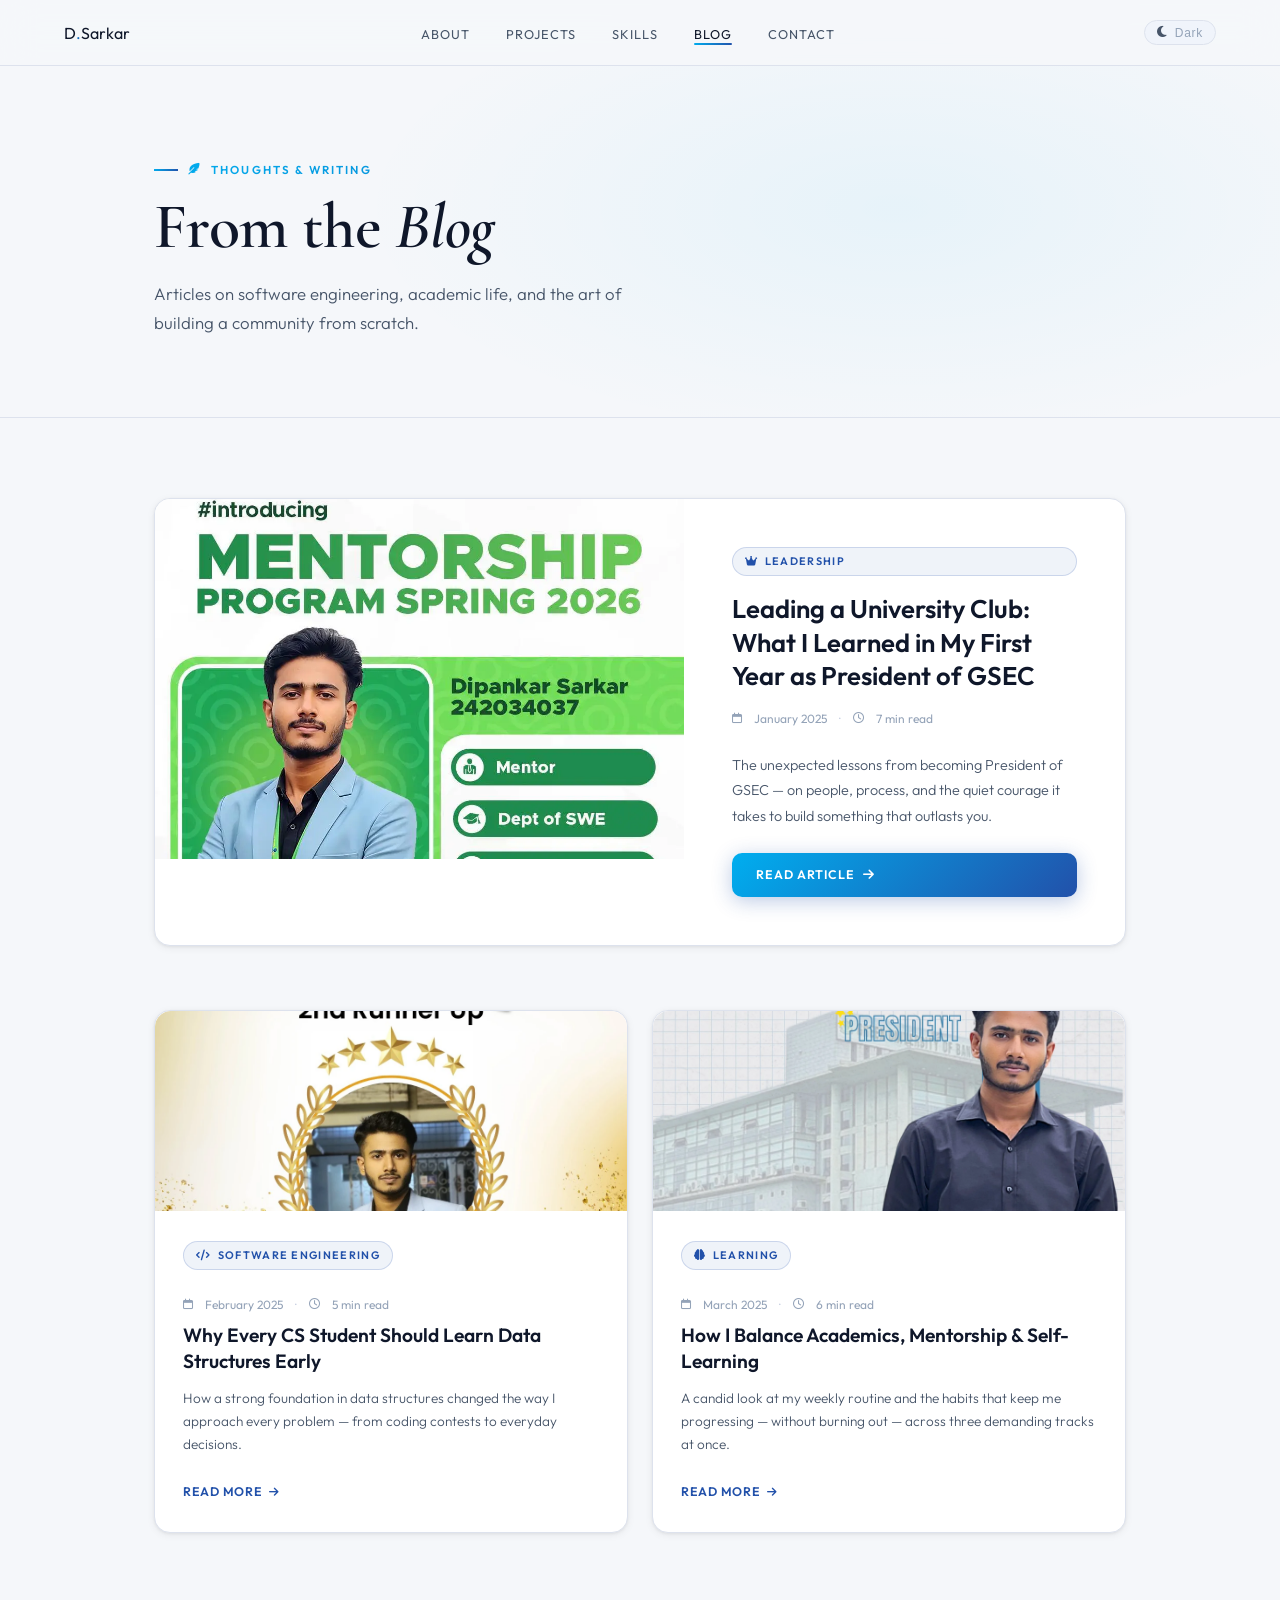
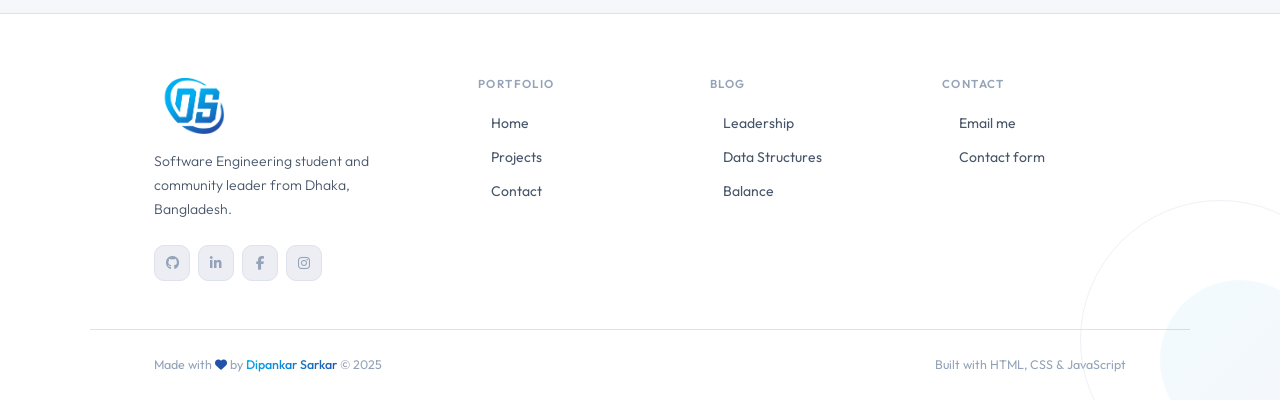
==== commit 07f44ce0: "fixed links" ====
--- a/pages/blog.html
+++ b/pages/blog.html
@@ -47,7 +47,7 @@
   <!-- FEATURED POST -->
   <div class="blog-featured reveal">
     <div class="card blog-featured-card">
-      <img class="blog-featured-img" src="https://dsdipu.github.io/portfolio/Images/Activities/student-mentor-261.webp" alt="Blog Featured">
+      <img class="blog-featured-img" src="../images/Activities/student-mentor-261.webp" alt="Blog Featured">
       <div class="blog-featured-body">
         <span class="blog-tag"><i class="fa-solid fa-crown"></i> Leadership</span>
         <div class="blog-featured-title">Leading a University Club: What I Learned in My First Year as President of GSEC</div>
@@ -68,7 +68,7 @@
   <div class="blog-cards-grid">
     <div class="card blog-card reveal">
       <div class="blog-card-img-wrap">
-        <img class="blog-card-img" src="https://dsdipu.github.io/portfolio/Images/Activities/idpc-2nd-runner-up.webp" alt="Data Structures">
+        <img class="blog-card-img" src="../images/Activities/idpc-2nd-runner-up.webp" alt="Data Structures">
       </div>
       <div class="blog-card-body">
         <span class="blog-tag"><i class="fa-solid fa-code"></i> Software Engineering</span>
@@ -85,7 +85,7 @@
 
     <div class="card blog-card reveal">
       <div class="blog-card-img-wrap">
-        <img class="blog-card-img" src="https://dsdipu.github.io/portfolio/Images/Activities/president-gsec.webp" alt="Learning">
+        <img class="blog-card-img" src="../images/Activities/president-gsec.webp" alt="Learning">
       </div>
       <div class="blog-card-body">
         <span class="blog-tag"><i class="fa-solid fa-brain"></i> Learning</span>
@@ -107,7 +107,7 @@
   <div class="footer-deco"></div><div class="footer-deco2"></div>
   <div class="footer-top">
     <div class="footer-brand">
-      <a href="../index.html" class="nav-logo">D<span class="dot">.</span>Sarkar</a>
+      <a href="../index.html" class="nav-logo"><img src="../images/Logo/DS.png" alt=""></a>
       <p style="margin-top:1rem;">Software Engineering student and community leader from Dhaka, Bangladesh.</p>
       <div class="footer-social">
         <a href="https://github.com/dsdipu" target="_blank"><i class="fa-brands fa-github"></i></a>
@@ -141,7 +141,7 @@
     </div>
   </div>
   <div class="footer-bottom">
-    <p>Crafted with <i class="fa-solid fa-heart" style="color:var(--accent);font-size:0.75rem;"></i> by <span class="grad-text">Dipankar Sarkar</span> &copy; 2025</p>
+    <p>Made with <i class="fa-solid fa-heart" style="color:var(--accent);font-size:0.75rem;"></i> by <span class="grad-text">Dipankar Sarkar</span> &copy; 2025</p>
     <p>Built with HTML, CSS &amp; JavaScript</p>
   </div>
 </footer>
--- a/css/blog.css
+++ b/css/blog.css
@@ -72,7 +72,10 @@
 }
 .post-body ul { padding-left: 1.5rem; margin-bottom: 1.5rem; }
 .post-body li { margin-bottom: 0.5rem; list-style: disc; }
-
+.nav-logo img{
+  height: 3.5rem;
+  width: auto;
+}
 @media (max-width: 900px) {
   .blog-hero-inner { padding: 0 1.5rem; }
   .blog-page-wrap { padding: 3rem 1.5rem; }
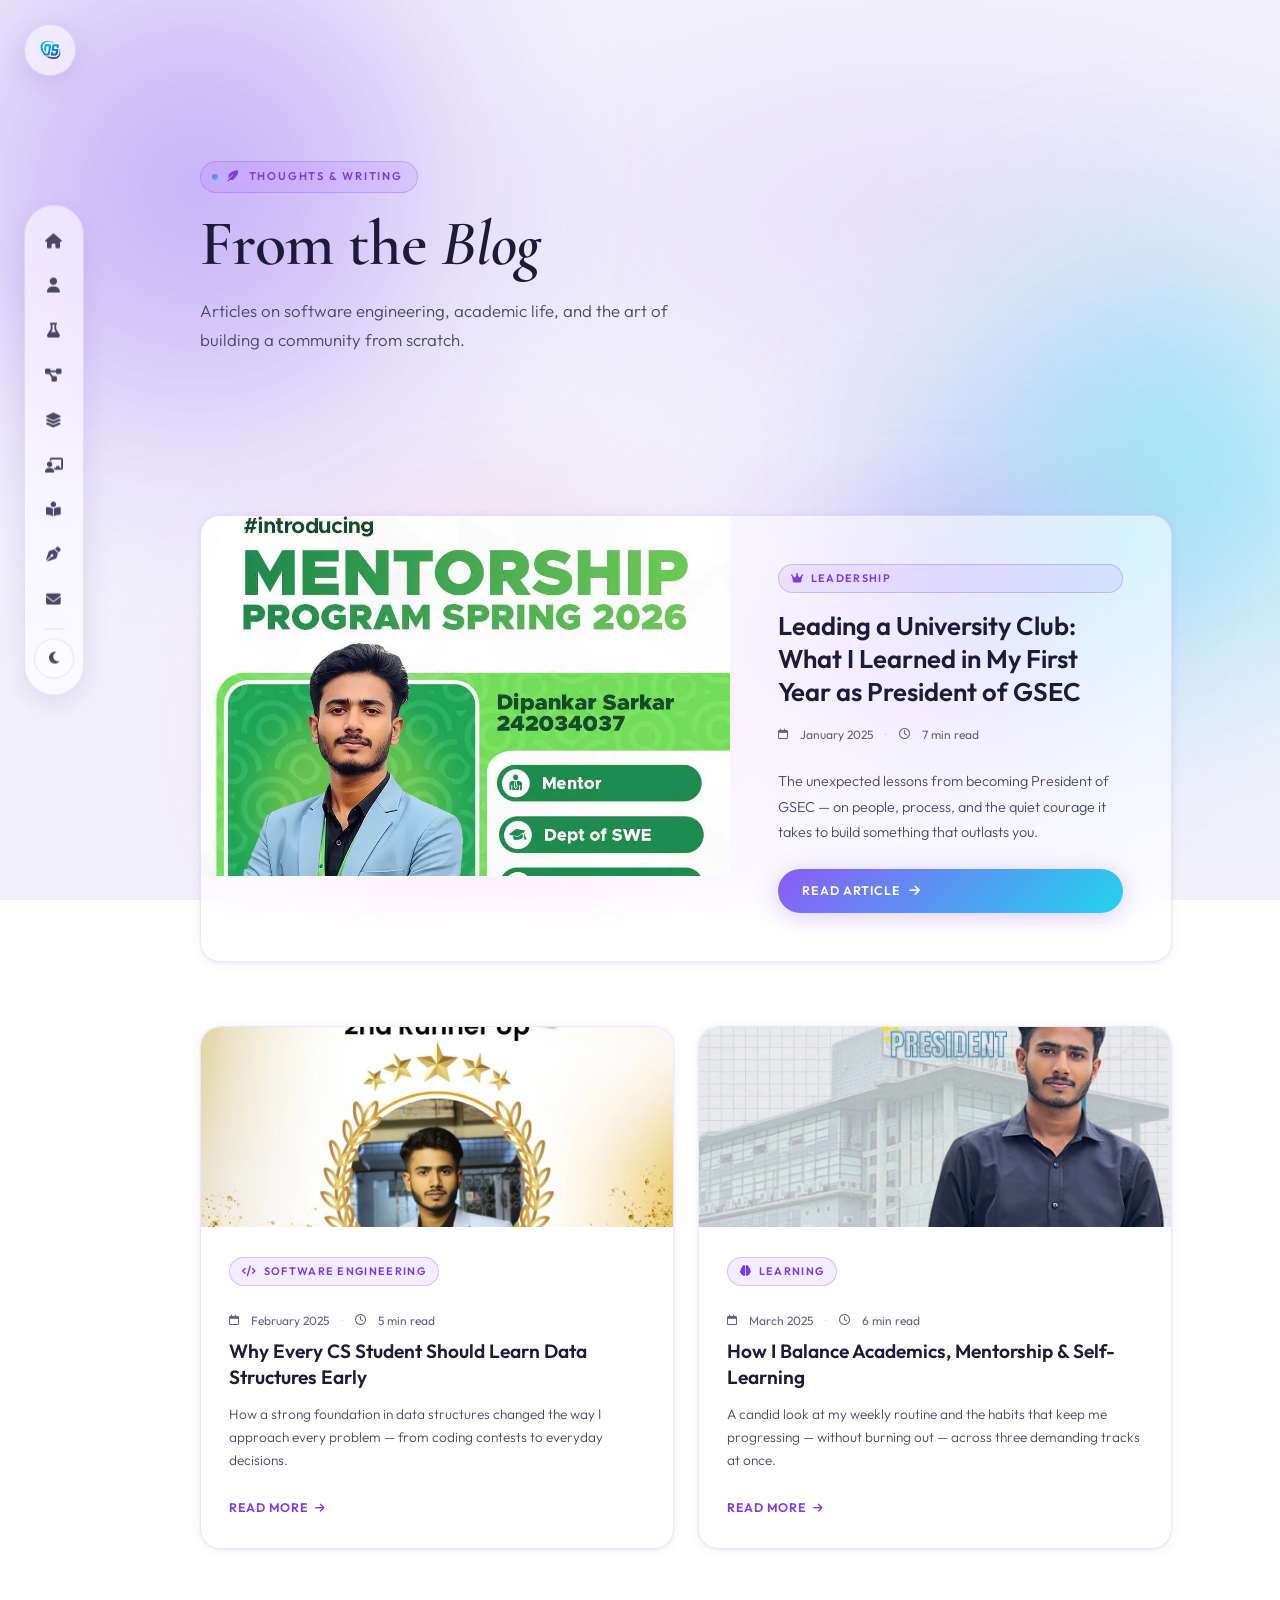
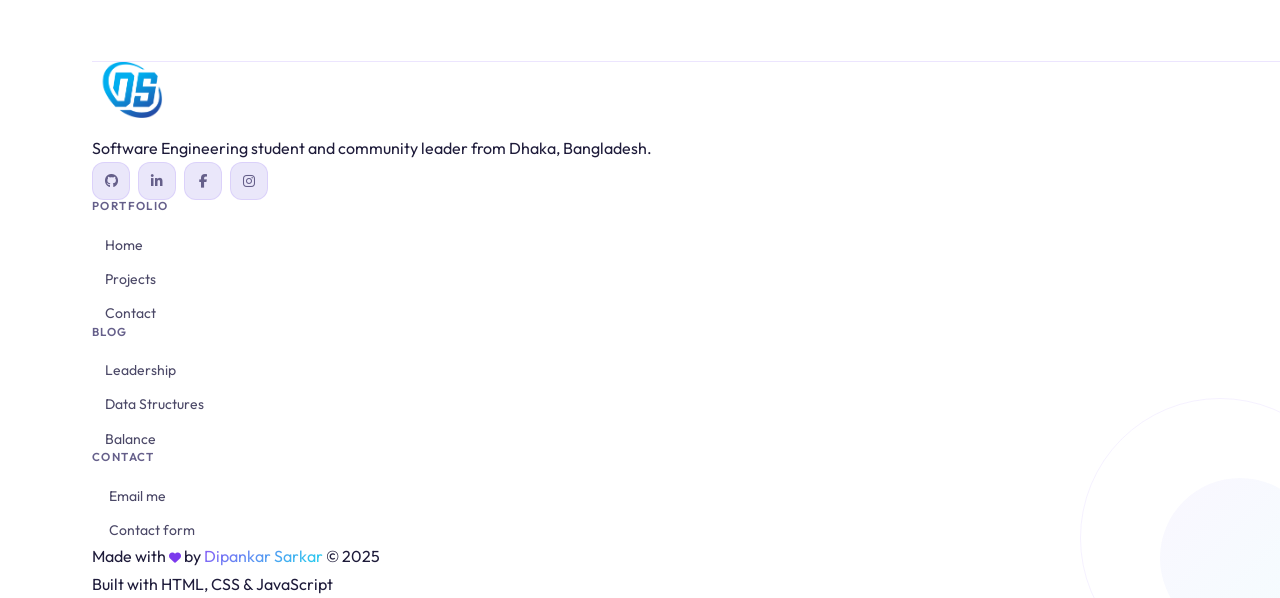
==== commit e18cd67a: "new ui designed" ====
--- a/pages/blog.html
+++ b/pages/blog.html
@@ -3,6 +3,7 @@
 <head>
 <meta charset="UTF-8">
 <meta name="viewport" content="width=device-width, initial-scale=1.0">
+<link rel="icon" type="image/png" href="../images/Logo/favicon/DS.png">
 <title>Blog — Dipankar Sarkar</title>
 <meta name="description" content="Articles on software engineering, leadership, and academic life by Dipankar Sarkar.">
 <link rel="preconnect" href="https://fonts.googleapis.com">
@@ -13,25 +14,31 @@
 <link rel="stylesheet" href="../css/blog.css">
 </head>
 <body>
+<div class="bg-mesh" id="bgMesh">
+  <div class="blob blob-1"></div>
+  <div class="blob blob-2"></div>
+  <div class="blob blob-3"></div>
+  <div class="blob blob-4"></div>
+</div>
+
+<a href="../index.html" class="brand-badge"><img src="../images/Logo/DS.png" alt="logo"></a>
 
 <nav id="navbar">
-  <a href="../index.html" class="nav-logo">D<span class="dot">.</span>Sarkar</a>
   <ul class="nav-links" id="navLinks">
-    <li><a href="../index.html#about">About</a></li>
-    <li><a href="../index.html#projects">Projects</a></li>
-    <li><a href="../index.html#skills">Skills</a></li>
-    <li><a href="blog.html" class="active">Blog</a></li>
-    <li><a href="../index.html#contact">Contact</a></li>
+    <li><a href="../index.html#home" data-tip="Home"><i class="fa-solid fa-house"></i></a></li>
+    <li><a href="../index.html#about" data-tip="About"><i class="fa-solid fa-user"></i></a></li>
+    <li><a href="../index.html#research" data-tip="Research"><i class="fa-solid fa-flask"></i></a></li>
+    <li><a href="../index.html#projects" data-tip="Projects"><i class="fa-solid fa-diagram-project"></i></a></li>
+    <li><a href="../index.html#skills" data-tip="Skills"><i class="fa-solid fa-layer-group"></i></a></li>
+    <li><a href="../index.html#activities" data-tip="Mentorship"><i class="fa-solid fa-chalkboard-user"></i></a></li>
+    <li><a href="course-materials.html" data-tip="Course Materials"><i class="fa-solid fa-book-open-reader"></i></a></li>
+    <li><a href="blog.html" data-tip="Blog"><i class="fa-solid fa-pen-nib"></i></a></li>
+    <li><a href="../index.html#contact" data-tip="Contact"><i class="fa-solid fa-envelope"></i></a></li>
   </ul>
-  <div class="nav-right">
-    <button class="theme-toggle" id="themeToggle" aria-label="Toggle theme">
-      <i class="fa-solid fa-moon" id="themeIcon"></i>
-      <span id="themeText">Dark</span>
-    </button>
-    <button class="hamburger" id="hamburger" aria-label="Open menu">
-      <span></span><span></span><span></span>
-    </button>
-  </div>
+  <div class="nav-dock-divider"></div>
+  <button class="theme-toggle" id="themeToggle" aria-label="Toggle theme" data-tip="Toggle theme">
+    <i class="fa-solid fa-moon" id="themeIcon"></i>
+  </button>
 </nav>
 
 <div class="blog-hero">
--- a/css/style.css
+++ b/css/style.css
@@ -1,6 +1,5 @@
 /* ============================================================
-   DIPANKAR SARKAR — PORTFOLIO
-   style.css
+   DIPANKAR SARKAR — PORTFOLIO  |  style.css  v4
    ============================================================ */
 
 /* ── RESET ── */
@@ -10,197 +9,211 @@
 a { text-decoration: none; color: inherit; }
 ul { list-style: none; }
 
-/* ── BRAND TOKENS ── */
+/* ── BRAND TOKENS — Glassmorphism ── */
 :root {
-  --blue:    #00AEEF;
-  --navy:    #2251AA;
-  --grad:    linear-gradient(135deg, #00AEEF 0%, #2251AA 100%);
-  --grad-r:  linear-gradient(135deg, #2251AA 0%, #00AEEF 100%);
-  --ease:    cubic-bezier(0.4, 0, 0.2, 1);
-  --radius:  10px;
-  --radius-lg: 16px;
-  --radius-xl: 22px;
+  --violet:     #8B5CF6;
+  --cyan:       #22D3EE;
+  --pink:       #F472B6;
+  --grad:       linear-gradient(135deg, #8B5CF6 0%, #22D3EE 100%);
+  --grad-r:     linear-gradient(135deg, #22D3EE 0%, #8B5CF6 100%);
+  --grad-warm:  linear-gradient(135deg, #F472B6 0%, #8B5CF6 100%);
+  --ease:       cubic-bezier(0.4, 0, 0.2, 1);
+  --ease-spring:cubic-bezier(0.34, 1.56, 0.64, 1);
+  --radius:     12px;
+  --radius-lg:  20px;
+  --radius-xl:  28px;
+  --blur:       blur(20px) saturate(1.7);
 }
 
 /* ── LIGHT THEME ── */
 [data-theme="light"] {
-  --bg:          #f5f7fa;
-  --bg2:         #eceef3;
-  --surface:     #ffffff;
-  --surface2:    #f0f4fb;
-  --border:      #dde2ed;
-  --border2:     #c5cde0;
-  --text:        #0f172a;
-  --text2:       #475569;
-  --text3:       #94a3b8;
-  --accent:      #2251AA;
-  --accent-lt:   #00AEEF;
-  --accent-bg:   rgba(34,81,170,0.07);
-  --accent-bdr:  rgba(34,81,170,0.18);
-  --shadow-sm:   0 1px 3px rgba(0,0,0,0.06), 0 2px 8px rgba(0,0,0,0.06);
-  --shadow-md:   0 4px 20px rgba(0,0,0,0.08);
-  --shadow-lg:   0 12px 48px rgba(0,0,0,0.12);
-  --nav-bg:      rgba(245,247,250,0.88);
+  --bg:         #f2f1fb;
+  --bg2:        #eae7fa;
+  --surface:    rgba(255,255,255,0.6);
+  --surface2:   rgba(255,255,255,0.4);
+  --glass-strong: rgba(255,255,255,0.78);
+  --border:     rgba(139,92,246,0.16);
+  --border2:    rgba(139,92,246,0.32);
+  --text:       #1e1b3a;
+  --text2:      #4b4867;
+  --text3:      #655f8a;
+  --accent:     #7C3AED;
+  --accent-lt:  #22D3EE;
+  --accent-bg:  rgba(124,58,237,0.09);
+  --accent-bdr: rgba(124,58,237,0.25);
+  --shadow-sm:  0 1px 3px rgba(76,29,149,0.06), 0 2px 12px rgba(76,29,149,0.06);
+  --shadow-md:  0 8px 28px rgba(76,29,149,0.12);
+  --shadow-lg:  0 18px 56px rgba(76,29,149,0.18);
+  --nav-bg:     rgba(255,255,255,0.55);
 }
 
 /* ── DARK THEME ── */
 [data-theme="dark"] {
-  --bg:          #090d17;
-  --bg2:         #111827;
-  --surface:     #151e2e;
-  --surface2:    #1a2438;
-  --border:      #1e2d47;
-  --border2:     #2a3d5c;
-  --text:        #e8edf5;
-  --text2:       #8fa3c0;
-  --text3:       #4a607e;
-  --accent:      #00AEEF;
-  --accent-lt:   #55ccff;
-  --accent-bg:   rgba(0,174,239,0.08);
-  --accent-bdr:  rgba(0,174,239,0.2);
-  --shadow-sm:   0 1px 3px rgba(0,0,0,0.3), 0 2px 8px rgba(0,0,0,0.3);
-  --shadow-md:   0 4px 20px rgba(0,0,0,0.4);
-  --shadow-lg:   0 12px 48px rgba(0,0,0,0.5);
-  --nav-bg:      rgba(9,13,23,0.9);
-}
+  --bg:         #0b0a19;
+  --bg2:        #100e24;
+  --surface:    rgba(32,28,58,0.5);
+  --surface2:   rgba(32,28,58,0.32);
+  --glass-strong: rgba(38,33,68,0.72);
+  --border:     rgba(255,255,255,0.09);
+  --border2:    rgba(167,139,250,0.28);
+  --text:       #f1f0fb;
+  --text2:      #beb9e8;
+  --text3:      #948fc4;
+  --accent:     #A78BFA;
+  --accent-lt:  #67E8F9;
+  --accent-bg:  rgba(167,139,250,0.13);
+  --accent-bdr: rgba(167,139,250,0.32);
+  --shadow-sm:  0 1px 3px rgba(0,0,0,0.35), 0 2px 12px rgba(0,0,0,0.3);
+  --shadow-md:  0 8px 28px rgba(0,0,0,0.45);
+  --shadow-lg:  0 18px 56px rgba(0,0,0,0.55);
+  --nav-bg:     rgba(11,10,25,0.55);
+}
+
+/* ── AMBIENT BACKGROUND MESH (fixed, sits behind all glass panels) ── */
+.bg-mesh { position: fixed; inset: 0; z-index: -1; overflow: hidden; background: var(--bg); }
+.bg-mesh .blob {
+  position: absolute; border-radius: 50%; filter: blur(90px);
+  opacity: 0.55; will-change: transform;
+}
+[data-theme="dark"] .bg-mesh .blob { opacity: 0.35; }
+.bg-mesh .blob-1 { width: 55vw; height: 55vw; max-width: 700px; max-height: 700px; background: radial-gradient(circle, var(--violet) 0%, transparent 70%); top: -18%; left: -12%; animation: meshFloat1 22s ease-in-out infinite alternate; }
+.bg-mesh .blob-2 { width: 45vw; height: 45vw; max-width: 600px; max-height: 600px; background: radial-gradient(circle, var(--cyan) 0%, transparent 70%); top: 20%; right: -14%; animation: meshFloat2 26s ease-in-out infinite alternate; }
+.bg-mesh .blob-3 { width: 40vw; height: 40vw; max-width: 520px; max-height: 520px; background: radial-gradient(circle, var(--pink) 0%, transparent 70%); bottom: -10%; left: 18%; animation: meshFloat1 30s ease-in-out infinite alternate-reverse; }
+.bg-mesh .blob-4 { width: 32vw; height: 32vw; max-width: 420px; max-height: 420px; background: radial-gradient(circle, var(--violet) 0%, transparent 70%); bottom: 10%; right: 10%; animation: meshFloat2 24s ease-in-out infinite alternate; }
+@keyframes meshFloat1 { from { transform: translate(0,0) scale(1); } to { transform: translate(6%,8%) scale(1.15); } }
+@keyframes meshFloat2 { from { transform: translate(0,0) scale(1); } to { transform: translate(-6%,-6%) scale(1.1); } }
+@media (max-width: 700px) { .bg-mesh .blob { filter: blur(60px); } }
 
 /* ── BASE ── */
 body {
   font-family: 'Outfit', sans-serif;
-  background: var(--bg);
+  background: transparent;
   color: var(--text);
   line-height: 1.75;
   transition: background 0.35s var(--ease), color 0.35s var(--ease);
   overflow-x: hidden;
-}
-
+  padding-left: 92px;
+}
+@media (max-width: 900px) { body { padding-left: 0; padding-bottom: 84px; } }
 h1, h2, h3, h4 {
   font-family: 'Cormorant Garamond', serif;
-  font-weight: 600;
-  line-height: 1.1;
-  letter-spacing: -0.01em;
-}
-
-/* ============================================================
-   NAV
-   ============================================================ */
+  font-weight: 600; line-height: 1.1; letter-spacing: -0.01em;
+}
+
+/* ============================================================
+   NAV — floating vertical icon dock (desktop) /
+         horizontal scroll bar (mobile)
+   ============================================================ */
+.brand-badge {
+  position: fixed; top: 1.5rem; left: 1.5rem; z-index: 301;
+  width: 52px; height: 52px; border-radius: 50%;
+  display: flex; align-items: center; justify-content: center;
+  background: var(--nav-bg); backdrop-filter: var(--blur); -webkit-backdrop-filter: var(--blur);
+  border: 1px solid var(--border); box-shadow: var(--shadow-md);
+  transition: transform 0.3s var(--ease-spring), box-shadow 0.3s;
+}
+.brand-badge:hover { transform: scale(1.08) rotate(-6deg); box-shadow: var(--shadow-lg); }
+.brand-badge img { width: 26px; height: auto; }
+
 #navbar {
-  position: fixed; top: 0; left: 0; right: 0; z-index: 300;
-  height: 66px;
-  display: flex; align-items: center; justify-content: space-between;
-  padding: 0 4rem;
+  position: fixed; top: 50%; left: 1.5rem; transform: translateY(-50%); z-index: 300;
+  display: flex; flex-direction: column; align-items: center; gap: 0.4rem;
+  padding: 1rem 0.55rem;
   background: var(--nav-bg);
-  backdrop-filter: blur(18px) saturate(1.4);
-  border-bottom: 1px solid var(--border);
-  transition: background 0.35s var(--ease), border-color 0.35s var(--ease);
-}
-
-.nav-logo {
-  /* font-family: 'Cormorant Garamond', serif; */
-  width: 3pc;
-  height: auto;
-  /* font-size: 1.5rem; font-weight: 700; letter-spacing: 0.02em;
-  display: flex; align-items: center; gap: 0; */
-}
-.nav-logo .dot { background: var(--grad); -webkit-background-clip: text; -webkit-text-fill-color: transparent; background-clip: text; }
-
-.nav-links {
-  display: flex; gap: 2.25rem; align-items: center;
-}
+  backdrop-filter: var(--blur); -webkit-backdrop-filter: var(--blur);
+  border: 1px solid var(--border);
+  border-radius: 100px;
+  box-shadow: var(--shadow-md);
+}
+.nav-links { display: flex; flex-direction: column; align-items: center; gap: 0.3rem; }
 .nav-links a {
-  font-size: 0.8rem; font-weight: 400; letter-spacing: 0.08em;
-  text-transform: uppercase; color: var(--text2);
-  transition: color 0.2s; position: relative;
-}
+  width: 40px; height: 40px; border-radius: 50%;
+  display: flex; align-items: center; justify-content: center;
+  font-size: 0.92rem; color: var(--text2);
+  position: relative; transition: background 0.25s var(--ease), color 0.25s, transform 0.3s var(--ease-spring);
+}
+.nav-links a:hover { background: var(--accent-bg); color: var(--accent); transform: scale(1.12); }
+.nav-links a.active { background: var(--grad); color: #fff; box-shadow: 0 2px 14px var(--accent-bdr); }
 .nav-links a::after {
-  content: ''; position: absolute; bottom: -3px; left: 0; right: 0;
-  height: 1.5px; background: var(--grad); border-radius: 2px;
-  transform: scaleX(0); transform-origin: left; transition: transform 0.25s var(--ease);
-}
-.nav-links a:hover, .nav-links a.active { color: var(--text); }
-.nav-links a:hover::after, .nav-links a.active::after { transform: scaleX(1); }
-
-.nav-right { display: flex; align-items: center; gap: 0.75rem; }
-
-/* Theme toggle */
+  content: attr(data-tip); position: absolute; left: 130%; top: 50%; transform: translateY(-50%) translateX(-6px);
+  background: var(--glass-strong); backdrop-filter: var(--blur); -webkit-backdrop-filter: var(--blur);
+  border: 1px solid var(--border); color: var(--text);
+  font-size: 0.72rem; font-weight: 500; white-space: nowrap;
+  padding: 0.4rem 0.8rem; border-radius: 100px; box-shadow: var(--shadow-md);
+  opacity: 0; pointer-events: none; transition: opacity 0.2s var(--ease), transform 0.2s var(--ease);
+}
+.nav-links a:hover::after { opacity: 1; transform: translateY(-50%) translateX(0); }
+.nav-dock-divider { width: 22px; height: 1px; background: var(--border); margin: 0.15rem 0; }
 .theme-toggle {
-  display: flex; align-items: center; gap: 0.5rem;
+  width: 40px; height: 40px; border-radius: 50%;
+  display: flex; align-items: center; justify-content: center;
   background: var(--surface2); border: 1px solid var(--border);
-  border-radius: 100px; padding: 0.3rem 0.75rem;
-  cursor: pointer; transition: border-color 0.2s;
-}
-.theme-toggle:hover { border-color: var(--accent); }
-.theme-toggle i { font-size: 0.8rem; color: var(--text2); }
-.theme-toggle span { font-size: 0.75rem; color: var(--text3); letter-spacing: 0.06em; }
-
-.hamburger {
-  display: none; flex-direction: column; gap: 5px;
-  cursor: pointer; background: none; border: none; padding: 4px;
-}
-.hamburger span { display: block; width: 22px; height: 1.5px; background: var(--text); border-radius: 2px; transition: 0.3s; }
+  cursor: pointer; transition: border-color 0.2s, transform 0.3s var(--ease-spring);
+  position: relative;
+}
+.theme-toggle:hover { border-color: var(--accent); transform: scale(1.12) rotate(-12deg); }
+.theme-toggle i { font-size: 0.85rem; color: var(--text2); }
+.theme-toggle::after {
+  content: attr(data-tip); position: absolute; left: 130%; top: 50%; transform: translateY(-50%) translateX(-6px);
+  background: var(--glass-strong); backdrop-filter: var(--blur); -webkit-backdrop-filter: var(--blur);
+  border: 1px solid var(--border); color: var(--text);
+  font-size: 0.72rem; font-weight: 500; white-space: nowrap;
+  padding: 0.4rem 0.8rem; border-radius: 100px; box-shadow: var(--shadow-md);
+  opacity: 0; pointer-events: none; transition: opacity 0.2s var(--ease), transform 0.2s var(--ease);
+}
+.theme-toggle:hover::after { opacity: 1; transform: translateY(-50%) translateX(0); }
 
 /* ============================================================
    LAYOUT HELPERS
    ============================================================ */
 .container { max-width: 1100px; margin: 0 auto; padding: 0 4rem; }
-.section-pad { padding: 7rem 0; }
-section { border-top: 1px solid var(--border); }
+.section-pad { padding: 6rem 0; }
+section { position: relative; }
 #home { border-top: none; }
 
 .eyebrow {
   font-family: 'Outfit', sans-serif;
-  font-size: 0.72rem; font-weight: 600; letter-spacing: 0.18em;
-  text-transform: uppercase;
-  background: var(--grad); -webkit-background-clip: text; -webkit-text-fill-color: transparent; background-clip: text;
-  display: flex; align-items: center; gap: 0.6rem;
-  margin-bottom: 0.75rem;
-}
-.eyebrow::before { content: ''; display: block; width: 24px; height: 1.5px; background: var(--grad); flex-shrink: 0; }
-
-.section-title {
-  font-size: clamp(2rem, 4vw, 3.25rem);
-  color: var(--text); margin-bottom: 0.5rem;
-}
-.section-title em { font-style: italic; color: var(--text2); font-weight: 400; }
-
-.section-sub {
-  font-size: 0.975rem; color: var(--text2); max-width: 520px;
-  font-weight: 300; margin-bottom: 3.5rem; line-height: 1.7;
-}
-
-/* ── CARDS ── */
+  font-size: 0.7rem; font-weight: 600; letter-spacing: 0.16em; text-transform: uppercase;
+  color: var(--accent);
+  display: inline-flex; align-items: center; gap: 0.55rem; margin-bottom: 1rem;
+  background: var(--accent-bg); border: 1px solid var(--accent-bdr);
+  padding: 0.35rem 0.9rem 0.35rem 0.7rem; border-radius: 100px;
+  backdrop-filter: var(--blur); -webkit-backdrop-filter: var(--blur);
+}
+.eyebrow::before { content: ''; display: block; width: 6px; height: 6px; border-radius: 50%; background: var(--grad); flex-shrink: 0; }
+.section-title { font-size: clamp(2rem, 4vw, 3.25rem); color: var(--text); margin-bottom: 0.5rem; }
+.section-title em { font-style: italic; background: var(--grad); -webkit-background-clip: text; -webkit-text-fill-color: transparent; background-clip: text; font-weight: 600; }
+.section-sub { font-size: 0.975rem; color: var(--text2); max-width: 520px; font-weight: 300; margin-bottom: 3.5rem; line-height: 1.7; }
+
 .card {
-  background: var(--surface);
-  border: 1px solid var(--border);
-  border-radius: var(--radius-lg);
+  background: var(--surface); backdrop-filter: var(--blur); -webkit-backdrop-filter: var(--blur); border: 1px solid var(--border); border-radius: var(--radius-lg);
+  backdrop-filter: var(--blur); -webkit-backdrop-filter: var(--blur);
   box-shadow: var(--shadow-sm);
-  transition: border-color 0.25s var(--ease), transform 0.25s var(--ease), box-shadow 0.25s var(--ease);
-}
-.card:hover { border-color: var(--border2); transform: translateY(-4px); box-shadow: var(--shadow-md); }
-
-/* ── BUTTONS ── */
+  transition: border-color 0.3s var(--ease), transform 0.35s var(--ease-spring), box-shadow 0.3s var(--ease), background 0.3s var(--ease);
+}
+.card:hover { border-color: var(--accent-bdr); transform: translateY(-6px); box-shadow: var(--shadow-lg); background: var(--glass-strong); }
+
 .btn-primary {
   display: inline-flex; align-items: center; gap: 0.5rem;
   background: var(--grad); color: #fff;
-  font-family: 'Outfit', sans-serif;
-  font-size: 0.82rem; font-weight: 600; letter-spacing: 0.08em; text-transform: uppercase;
-  padding: 0.875rem 2rem; border-radius: var(--radius);
-  transition: opacity 0.2s, transform 0.2s;
-  box-shadow: 0 4px 20px rgba(34,81,170,0.3);
-  border: none; cursor: pointer;
-}
-.btn-primary:hover { opacity: 0.88; transform: translateY(-2px); }
-
+  font-family: 'Outfit', sans-serif; font-size: 0.82rem; font-weight: 600;
+  letter-spacing: 0.08em; text-transform: uppercase;
+  padding: 0.875rem 2rem; border-radius: 100px;
+  transition: box-shadow 0.3s var(--ease), transform 0.3s var(--ease-spring);
+  box-shadow: 0 4px 24px var(--accent-bdr); border: none; cursor: pointer;
+}
+.btn-primary:hover { box-shadow: 0 8px 32px var(--accent-bdr); transform: translateY(-3px) scale(1.02); }
 .btn-outline {
   display: inline-flex; align-items: center; gap: 0.5rem;
-  background: transparent; color: var(--text);
-  font-family: 'Outfit', sans-serif;
-  font-size: 0.82rem; font-weight: 500; letter-spacing: 0.08em; text-transform: uppercase;
-  padding: 0.875rem 2rem; border-radius: var(--radius);
+  background: var(--surface2); color: var(--text);
+  backdrop-filter: var(--blur); -webkit-backdrop-filter: var(--blur);
+  font-family: 'Outfit', sans-serif; font-size: 0.82rem; font-weight: 500;
+  letter-spacing: 0.08em; text-transform: uppercase;
+  padding: 0.875rem 2rem; border-radius: 100px;
   border: 1px solid var(--border2);
-  transition: border-color 0.2s, background 0.2s, color 0.2s;
-}
-.btn-outline:hover { border-color: var(--accent); background: var(--accent-bg); color: var(--accent); }
+  transition: border-color 0.25s, background 0.25s, color 0.25s, transform 0.3s var(--ease-spring);
+}
+.btn-outline:hover { border-color: var(--accent); background: var(--accent-bg); color: var(--accent); transform: translateY(-3px); }
 
 /* ── REVEAL ── */
 .reveal { opacity: 0; transform: translateY(26px); transition: opacity 0.65s var(--ease), transform 0.65s var(--ease); }
@@ -210,112 +223,188 @@
 .grad-text { background: var(--grad); -webkit-background-clip: text; -webkit-text-fill-color: transparent; background-clip: text; }
 
 /* ============================================================
-   HERO
+   HERO — GLASS PANEL
    ============================================================ */
 #home {
-  min-height: 100vh; padding-top: 66px;
-  display: flex; align-items: center;
+  min-height: 100vh; padding-top: 3rem;
+  display: flex; flex-direction: column; align-items: center; justify-content: center;
   position: relative; overflow: hidden;
 }
 
-/* Decorative mesh background */
-.hero-mesh {
-  position: absolute; inset: 0; pointer-events: none; z-index: 0;
-  background:
-    radial-gradient(ellipse 60% 50% at 80% 40%, rgba(0,174,239,0.07) 0%, transparent 70%),
-    radial-gradient(ellipse 40% 60% at 20% 80%, rgba(34,81,170,0.06) 0%, transparent 70%);
-}
-
-.hero-inner {
-  max-width: 1100px; margin: 0 auto; padding: 0 4rem;
-  display: grid; grid-template-columns: 1fr 340px; gap: 4rem; align-items: center;
-  position: relative; z-index: 1; width: 100%;
-}
-
+/* Hero bento grid */
+.hero-bento {
+  max-width: 1180px; width: min(94%, 1180px); margin: 0 auto;
+  display: grid; grid-template-columns: 1.15fr 0.85fr; grid-template-rows: auto auto;
+  gap: 1.25rem; position: relative; z-index: 1;
+}
+.hero-text-tile {
+  grid-column: 1; grid-row: 1;
+  background: var(--surface); border: 1px solid var(--border);
+  backdrop-filter: var(--blur); -webkit-backdrop-filter: var(--blur);
+  border-radius: var(--radius-xl); box-shadow: var(--shadow-lg);
+  padding: 3rem 3rem 2.5rem; position: relative; overflow: hidden;
+}
+.hero-text-tile::before {
+  content: ''; position: absolute; top: -30%; right: -15%; width: 320px; height: 320px;
+  background: radial-gradient(circle, var(--accent-bg) 0%, transparent 70%);
+  pointer-events: none;
+}
+
+/* Hero entry animations */
+.hero-anim-1 { opacity: 0; transform: translateY(20px); animation: heroIn 0.6s 0.1s var(--ease) forwards; }
+.hero-anim-2 { opacity: 0; transform: translateY(30px); animation: heroIn 0.7s 0.25s var(--ease) forwards; }
+.hero-anim-3 { opacity: 0; transform: translateY(20px); animation: heroIn 0.6s 0.4s var(--ease) forwards; }
+.hero-anim-4 { opacity: 0; transform: translateY(20px); animation: heroIn 0.6s 0.55s var(--ease) forwards; }
+.hero-anim-5 { opacity: 0; transform: translateY(20px); animation: heroIn 0.6s 0.7s var(--ease) forwards; }
+.hero-anim-6 { opacity: 0; transform: translateY(20px); animation: heroIn 0.6s 0.85s var(--ease) forwards; }
+@keyframes heroIn { to { opacity: 1; transform: translateY(0); } }
+
+/* Badge pill */
 .hero-badge-pill {
   display: inline-flex; align-items: center; gap: 0.6rem;
   background: var(--accent-bg); border: 1px solid var(--accent-bdr);
   border-radius: 100px; padding: 0.4rem 1rem;
   font-size: 0.72rem; font-weight: 600; letter-spacing: 0.1em; text-transform: uppercase;
   color: var(--accent); margin-bottom: 1.5rem;
-}
+  transition: transform 0.3s var(--ease-spring), box-shadow 0.3s;
+}
+.hero-badge-pill:hover { transform: rotate(-2deg) scale(1.04); box-shadow: var(--shadow-sm); }
 .status-dot {
   width: 7px; height: 7px; border-radius: 50%; background: #22c55e;
   animation: pulse 2s ease-in-out infinite; flex-shrink: 0;
 }
 @keyframes pulse { 0%,100%{opacity:1;transform:scale(1)} 50%{opacity:0.4;transform:scale(0.7)} }
 
+/* Hero name — stacked lines */
 .hero-name {
-  font-size: clamp(3.5rem, 6.5vw, 5.75rem);
-  font-weight: 700; line-height: 0.95; letter-spacing: -0.025em;
-  margin-bottom: 1.25rem;
-}
-.hero-name .line2 { display: block; }
-
-.hero-role {
-  font-size: 1.05rem; color: var(--text2); font-weight: 300;
-  margin-bottom: 1.25rem; display: flex; align-items: center; flex-wrap: wrap; gap: 0.5rem;
-}
-.role-sep { color: var(--border2); }
-
+  display: flex; flex-direction: column;
+  margin-bottom: 1.25rem; line-height: 1;
+}
+.hero-hi {
+  font-family: 'Outfit', sans-serif;
+  font-size: clamp(1rem, 2vw, 1.2rem); font-weight: 300;
+  color: var(--text3); letter-spacing: 0.12em; text-transform: uppercase;
+  margin-bottom: 0.5rem;
+}
+.hero-firstname {
+  font-family: 'Cormorant Garamond', serif;
+  font-size: clamp(3rem, 5.5vw, 4.75rem); font-weight: 700;
+  letter-spacing: -0.025em; color: var(--text); line-height: 0.95;
+}
+.hero-lastname {
+  font-family: 'Cormorant Garamond', serif;
+  font-size: clamp(3rem, 5.5vw, 4.75rem); font-weight: 700;
+  letter-spacing: -0.025em; line-height: 0.95;
+}
+
+/* Typewriter */
+.hero-typewriter {
+  font-size: 1.1rem; color: var(--text2); font-weight: 300;
+  margin-bottom: 1.5rem; display: flex; align-items: center; gap: 0.3rem;
+  min-height: 1.75rem;
+}
+.tw-prefix { color: var(--text3); }
+.tw-word {
+  font-weight: 600; font-size: 1.1rem;
+  background: var(--grad); -webkit-background-clip: text; -webkit-text-fill-color: transparent; background-clip: text;
+}
+.tw-cursor {
+  color: var(--accent); font-weight: 300; animation: blink 1s step-end infinite;
+}
+@keyframes blink { 0%,100%{opacity:1} 50%{opacity:0} }
+
+/* Hero quote */
 .hero-quote {
   font-family: 'Cormorant Garamond', serif;
-  font-size: 1.15rem; font-style: italic; color: var(--text3);
-  border-left: 2px solid var(--accent); padding-left: 1rem;
-  margin-bottom: 2.25rem; line-height: 1.6; max-width: 460px;
-}
-
-.hero-btns { display: flex; gap: 1rem; flex-wrap: wrap; margin-bottom: 2.5rem; }
-
-.hero-stats { display: flex; gap: 2rem; flex-wrap: wrap; }
-.hero-stat {}
+  font-size: 1.05rem; font-style: italic; color: var(--text2);
+  background: var(--surface2); border: 1px solid var(--border); border-left: 3px solid var(--accent);
+  border-radius: 0 var(--radius-lg) var(--radius-lg) 0;
+  padding: 1rem 1.25rem; margin-bottom: 2rem; line-height: 1.6; max-width: 460px;
+  position: relative;
+  transition: transform 0.3s var(--ease-spring);
+}
+.hero-quote:hover { transform: rotate(-0.6deg) translateY(-3px); }
+.hero-quote::before {
+  content: '\201C'; position: absolute; top: -0.6rem; left: 0.9rem;
+  font-size: 2.5rem; color: var(--accent); opacity: 0.35; font-family: Georgia, serif; line-height: 1;
+}
+
+.hero-btns { display: flex; gap: 1rem; flex-wrap: wrap; }
+
+/* Hero stat tiles (bento row) */
+.hero-stats-row { grid-column: 1; grid-row: 2; display: flex; gap: 1.1rem; }
+.hero-stat-tile {
+  flex: 1; text-align: center; padding: 1.35rem 1rem;
+  background: var(--surface); border: 1px solid var(--border);
+  backdrop-filter: var(--blur); -webkit-backdrop-filter: var(--blur);
+  border-radius: var(--radius-lg); box-shadow: var(--shadow-sm);
+  transition: transform 0.35s var(--ease-spring), box-shadow 0.3s, background 0.3s;
+}
+.hero-stat-tile:nth-child(1) { transform: rotate(-1.2deg); }
+.hero-stat-tile:nth-child(2) { transform: rotate(0.8deg); }
+.hero-stat-tile:nth-child(3) { transform: rotate(-0.6deg); }
+.hero-stat-tile:hover { transform: translateY(-6px) rotate(0deg) scale(1.03); box-shadow: var(--shadow-lg); background: var(--glass-strong); }
+.hero-stat-icon { font-size: 0.9rem; color: var(--accent); margin-bottom: 0.5rem; display: block; transition: transform 0.35s var(--ease-spring); }
+.hero-stat-tile:hover .hero-stat-icon { transform: scale(1.25) rotate(-10deg); }
 .hero-stat-val {
-  font-family: 'Cormorant Garamond', serif;
-  font-size: 2rem; font-weight: 700; line-height: 1;
+  font-family: 'Cormorant Garamond', serif; font-size: 1.9rem; font-weight: 700; line-height: 1;
   background: var(--grad); -webkit-background-clip: text; -webkit-text-fill-color: transparent; background-clip: text;
 }
-.hero-stat-label { font-size: 0.72rem; color: var(--text3); letter-spacing: 0.06em; text-transform: uppercase; margin-top: 2px; }
-
-/* Hero photo */
-.hero-photo-col { position: relative; }
-
-.hero-photo-card {
-  background: var(--surface); border: 1px solid var(--border);
-  border-radius: var(--radius-xl);
-  padding: 6px; box-shadow: var(--shadow-lg); position: relative;
-}
-.hero-photo-card img {
-  width: 100%; height: 400px; object-fit: cover; object-position: top;
-  border-radius: calc(var(--radius-xl) - 4px);
-  display: block;
-}
-
-/* gradient overlay strip at bottom */
-.hero-photo-card::after {
-  content: ''; position: absolute; bottom: 6px; left: 6px; right: 6px; height: 80px;
-  border-radius: 0 0 calc(var(--radius-xl) - 4px) calc(var(--radius-xl) - 4px);
-  background: linear-gradient(to top, rgba(0,0,0,0.35), transparent);
-}
-
+.hero-stat-label { font-size: 0.66rem; color: var(--text3); letter-spacing: 0.05em; text-transform: uppercase; margin-top: 5px; }
+
+/* Hero photo tile — full-bleed image bento tile */
+.hero-photo-tile {
+  grid-column: 2; grid-row: 1 / span 2; position: relative; overflow: hidden;
+  border-radius: var(--radius-xl); border: 1px solid var(--border);
+  box-shadow: var(--shadow-lg); min-height: 100%; perspective: 1000px;
+}
+.hero-photo-tile img {
+  width: 100%; height: 100%; min-height: 480px; object-fit: cover; object-position: top;
+  display: block; transition: transform 0.6s var(--ease);
+}
+.hero-photo-tile:hover img { transform: scale(1.06); }
+.hero-photo-scrim {
+  position: absolute; inset: 0;
+  background: linear-gradient(180deg, transparent 40%, rgba(11,10,25,0.55) 100%);
+  pointer-events: none;
+}
+
+/* Floating badges (over photo tile) */
 .hero-float-badge {
-  position: absolute;
-  background: var(--surface); border: 1px solid var(--border);
-  border-radius: var(--radius); padding: 0.75rem 1rem;
-  box-shadow: var(--shadow-md); z-index: 2;
-}
-.float-val { font-family: 'Cormorant Garamond', serif; font-size: 1.35rem; font-weight: 700; color: var(--accent); line-height: 1; }
-.float-lbl { font-size: 0.68rem; color: var(--text3); text-transform: uppercase; letter-spacing: 0.08em; margin-top: 2px; }
-.fb-tl { top: -1rem; right: -1.5rem; }
-.fb-br { bottom: -1rem; left: -1.5rem; }
-
-/* Deco ring */
-.hero-ring {
-  position: absolute; width: 320px; height: 320px;
-  border: 1px dashed var(--border); border-radius: 50%;
-  top: 50%; left: 50%; transform: translate(-50%, -50%);
-  pointer-events: none; animation: spin 30s linear infinite; z-index: 0;
-}
-@keyframes spin { to { transform: translate(-50%, -50%) rotate(360deg); } }
+  position: absolute; z-index: 3;
+  background: var(--glass-strong); backdrop-filter: var(--blur); -webkit-backdrop-filter: var(--blur); border: 1px solid rgba(255,255,255,0.25);
+  border-radius: var(--radius-lg); padding: 0.75rem 1rem;
+  box-shadow: var(--shadow-md);
+  display: flex; align-items: center; gap: 0.75rem;
+  animation: badgeFloat 4s ease-in-out infinite;
+  transition: transform 0.3s var(--ease-spring);
+}
+.hero-float-badge:hover { transform: scale(1.06); }
+.hero-float-badge:nth-child(4) { animation-delay: -2s; }
+.fb-icon {
+  width: 34px; height: 34px; border-radius: var(--radius); flex-shrink: 0;
+  background: var(--grad); display: flex; align-items: center; justify-content: center;
+}
+.fb-icon i { font-size: 0.85rem; color: #fff; }
+.float-val { font-family: 'Cormorant Garamond', serif; font-size: 1.2rem; font-weight: 700; color: var(--text); line-height: 1; }
+.float-lbl { font-size: 0.65rem; color: var(--text3); text-transform: uppercase; letter-spacing: 0.08em; margin-top: 2px; }
+.fb-tl { top: 1rem; left: 1rem; }
+.fb-br { bottom: 1rem; right: 1rem; }
+@keyframes badgeFloat { 0%,100%{transform:translateY(0)} 50%{transform:translateY(-6px)} }
+
+/* Scroll hint */
+.hero-scroll-hint {
+  position: relative; margin: 2rem auto 0; width: fit-content;
+  display: flex; flex-direction: column; align-items: center; gap: 0.4rem;
+  z-index: 1; animation: heroIn 0.6s 1.2s var(--ease) both;
+}
+.hero-scroll-hint span { font-size: 0.68rem; color: var(--text3); letter-spacing: 0.12em; text-transform: uppercase; }
+.hero-scroll-arrow {
+  width: 32px; height: 32px; border: 1px solid var(--border); border-radius: 50%;
+  display: flex; align-items: center; justify-content: center; color: var(--text3); font-size: 0.7rem;
+  animation: scrollBounce 2s ease-in-out infinite;
+}
+@keyframes scrollBounce { 0%,100%{transform:translateY(0)} 50%{transform:translateY(5px)} }
 
 /* ============================================================
    ABOUT
@@ -323,210 +412,350 @@
 .about-grid { display: grid; grid-template-columns: 1fr 1fr; gap: 5rem; align-items: start; }
 .about-text p { color: var(--text2); margin-bottom: 1.25rem; font-weight: 300; font-size: 1rem; line-height: 1.8; }
 .about-text strong { color: var(--accent); font-weight: 500; }
-
-.about-meta { display: flex; flex-direction: column; gap: 0.875rem; }
-.meta-card {
-  display: flex; align-items: center; gap: 1.125rem;
-  padding: 1.1rem 1.25rem;
-}
-.meta-icon {
-  width: 40px; height: 40px; flex-shrink: 0; border-radius: var(--radius);
-  background: var(--accent-bg); border: 1px solid var(--accent-bdr);
+.about-socials { display: flex; gap: 0.625rem; margin-top: 1.5rem; flex-wrap: wrap; }
+.about-social-btn {
+  width: 38px; height: 38px; border-radius: var(--radius);
+  background: var(--surface2); border: 1px solid var(--border);
   display: flex; align-items: center; justify-content: center;
-}
+  color: var(--text3); font-size: 0.9rem;
+  transition: border-color 0.2s, color 0.2s, background 0.2s, transform 0.2s;
+}
+.about-social-btn:hover { border-color: var(--accent); color: var(--accent); background: var(--accent-bg); transform: translateY(-2px); }
+.about-meta { display: grid; grid-template-columns: 1fr 1fr; gap: 1rem; }
+.meta-card { display: flex; align-items: center; gap: 1.125rem; padding: 1.1rem 1.25rem; }
+.meta-card-wide { grid-column: 1 / -1; }
+.meta-icon { width: 40px; height: 40px; flex-shrink: 0; border-radius: var(--radius); background: var(--accent-bg); border: 1px solid var(--accent-bdr); display: flex; align-items: center; justify-content: center; transition: transform 0.3s var(--ease-spring); }
+.meta-card:hover .meta-icon { transform: rotate(-10deg) scale(1.1); }
 .meta-icon i { font-size: 0.95rem; color: var(--accent); }
 .meta-label { font-size: 0.68rem; color: var(--text3); text-transform: uppercase; letter-spacing: 0.08em; margin-bottom: 2px; }
 .meta-val { font-size: 0.9rem; font-weight: 500; color: var(--text); }
 
 /* ============================================================
+   ONGOING RESEARCH PROJECT — SPOTLIGHT CARD
+   ============================================================ */
+.research-spotlight {
+  position: relative; display: flex; gap: 2rem; align-items: flex-start;
+  background: var(--surface); backdrop-filter: var(--blur); -webkit-backdrop-filter: var(--blur); border: 1px solid var(--border); border-radius: var(--radius-xl);
+  padding: 2.75rem; overflow: hidden;
+  transition: transform 0.4s var(--ease-spring), border-color 0.3s, box-shadow 0.4s var(--ease);
+}
+.research-spotlight:hover { transform: translateY(-6px); border-color: var(--accent-bdr); box-shadow: var(--shadow-lg); }
+.rs-glow {
+  position: absolute; top: -40%; right: -15%; width: 420px; height: 420px; border-radius: 50%;
+  background: radial-gradient(circle, var(--accent-bg) 0%, transparent 70%);
+  pointer-events: none; opacity: 0; transition: opacity 0.5s var(--ease);
+}
+.research-spotlight:hover .rs-glow { opacity: 1; }
+.rs-icon {
+  width: 64px; height: 64px; flex-shrink: 0; border-radius: var(--radius-lg);
+  background: var(--grad); display: flex; align-items: center; justify-content: center;
+  color: #fff; font-size: 1.6rem; position: relative; z-index: 1;
+  transition: transform 0.4s var(--ease-spring);
+}
+.research-spotlight:hover .rs-icon { transform: rotate(-8deg) scale(1.08); }
+.rs-body { position: relative; z-index: 1; flex: 1; min-width: 0; }
+.rs-status { display: inline-flex; align-items: center; gap: 0.4rem; font-size: 0.68rem; font-weight: 600; letter-spacing: 0.08em; text-transform: uppercase; background: var(--accent-bg); border: 1px solid var(--accent-bdr); color: var(--accent); padding: 0.3rem 0.8rem; border-radius: 100px; margin-bottom: 1rem; }
+.rs-title { font-family: 'Cormorant Garamond', serif; font-size: 1.6rem; font-weight: 600; color: var(--text); line-height: 1.3; margin-bottom: 0.9rem; }
+.rs-desc { font-size: 0.92rem; color: var(--text2); font-weight: 300; line-height: 1.8; margin-bottom: 1.5rem; max-width: 620px; }
+.rs-links { display: flex; flex-wrap: wrap; align-items: center; gap: 1.25rem; }
+.rs-link-placeholder { font-size: 0.8rem; color: var(--text2); font-style: italic; display: inline-flex; align-items: center; gap: 0.4rem; }
+.rs-link { font-size: 0.8rem; font-weight: 600; color: var(--accent); display: inline-flex; align-items: center; gap: 0.4rem; transition: gap 0.2s; }
+.rs-link:hover { gap: 0.65rem; text-decoration: underline; }
+
+/* ============================================================
+   COURSE MATERIALS CTA BANNER
+   ============================================================ */
+#course-materials-cta { padding: 0 0 2rem; }
+.cta-banner {
+  display: flex; align-items: center; gap: 2rem; flex-wrap: wrap;
+  background: var(--surface); backdrop-filter: var(--blur); -webkit-backdrop-filter: var(--blur); border: 1px solid var(--border); border-radius: var(--radius-xl);
+  padding: 2.25rem 2.5rem; position: relative; overflow: hidden;
+}
+.cta-banner::before {
+  content: ''; position: absolute; inset: 0;
+  background: radial-gradient(ellipse 60% 100% at 100% 0%, var(--accent-bg) 0%, transparent 70%);
+  pointer-events: none;
+}
+.cta-banner-icon {
+  width: 56px; height: 56px; flex-shrink: 0; border-radius: var(--radius-lg);
+  background: var(--grad); display: flex; align-items: center; justify-content: center;
+  color: #fff; font-size: 1.4rem; position: relative; z-index: 1;
+}
+.cta-banner-text { flex: 1; min-width: 240px; position: relative; z-index: 1; }
+.cta-banner-title { font-family: 'Cormorant Garamond', serif; font-size: 1.5rem; font-weight: 600; color: var(--text); margin-bottom: 0.4rem; }
+.cta-banner-desc { font-size: 0.88rem; color: var(--text2); font-weight: 300; line-height: 1.6; max-width: 560px; }
+.cta-banner-btn { position: relative; z-index: 1; white-space: nowrap; }
+
+/* ============================================================
    EDUCATION
    ============================================================ */
-.edu-grid { display: grid; grid-template-columns: repeat(3,1fr); gap: 1.5rem; }
-.edu-card { padding: 2rem; position: relative; overflow: hidden; }
-.edu-card::before {
-  content: ''; position: absolute; top: 0; left: 0; right: 0; height: 3px;
-  background: var(--grad); border-radius: var(--radius-lg) var(--radius-lg) 0 0;
-  opacity: 0; transition: opacity 0.25s;
-}
+.edu-timeline { position: relative; display: flex; flex-direction: column; gap: 1.75rem; max-width: 760px; }
+.edu-track { position: absolute; left: 27px; top: 8px; bottom: 8px; width: 2px; background: linear-gradient(180deg, var(--accent) 0%, var(--border) 100%); opacity: 0.4; }
+.edu-node { display: flex; align-items: flex-start; gap: 1.5rem; padding: 1.5rem 1.75rem; position: relative; }
+.edu-dot {
+  width: 56px; height: 56px; flex-shrink: 0; border-radius: 50%; z-index: 1;
+  background: var(--grad); display: flex; align-items: center; justify-content: center;
+  color: #fff; font-size: 1.15rem; box-shadow: 0 0 0 6px var(--bg), var(--shadow-md);
+  transition: transform 0.35s var(--ease-spring);
+}
+.edu-node:hover .edu-dot { transform: scale(1.12) rotate(-8deg); }
+.edu-node-body { flex: 1; }
+.edu-card::before { content: ''; position: absolute; top: 0; left: 0; right: 0; height: 3px; background: var(--grad); border-radius: var(--radius-lg) var(--radius-lg) 0 0; opacity: 0; transition: opacity 0.25s; }
 .edu-card:hover::before { opacity: 1; }
 .edu-period { font-size: 0.72rem; color: var(--accent); text-transform: uppercase; letter-spacing: 0.1em; font-weight: 600; margin-bottom: 0.875rem; }
 .edu-degree { font-size: 1.25rem; font-weight: 600; margin-bottom: 0.35rem; color: var(--text); }
 .edu-inst { font-size: 0.875rem; color: var(--text2); margin-bottom: 1rem; font-weight: 300; }
-.edu-result {
+.edu-result { display: inline-flex; align-items: center; gap: 0.4rem; background: var(--accent-bg); border: 1px solid var(--accent-bdr); color: var(--accent); font-size: 0.7rem; font-weight: 600; letter-spacing: 0.08em; text-transform: uppercase; padding: 0.3rem 0.75rem; border-radius: 100px; }
+
+/* ============================================================
+   FILTER TABS — used by Projects, Activities, Certs
+   ============================================================ */
+.filter-tabs {
+  display: flex; gap: 0.5rem; flex-wrap: wrap;
+  margin-bottom: 2.5rem;
+  background: var(--surface2); border: 1px solid var(--border);
+  backdrop-filter: var(--blur); -webkit-backdrop-filter: var(--blur);
+  border-radius: var(--radius-lg); padding: 0.375rem;
+  width: fit-content;
+}
+.filter-tab {
   display: inline-flex; align-items: center; gap: 0.4rem;
-  background: var(--accent-bg); border: 1px solid var(--accent-bdr);
-  color: var(--accent); font-size: 0.7rem; font-weight: 600;
-  letter-spacing: 0.08em; text-transform: uppercase; padding: 0.3rem 0.75rem; border-radius: 100px;
-}
+  font-family: 'Outfit', sans-serif; font-size: 0.78rem; font-weight: 500;
+  letter-spacing: 0.04em; color: var(--text3);
+  background: transparent; border: none; cursor: pointer;
+  padding: 0.5rem 1.125rem; border-radius: var(--radius);
+  transition: background 0.2s var(--ease), color 0.2s, box-shadow 0.2s;
+}
+.filter-tab i { font-size: 0.75rem; }
+.filter-tab.active {
+  background: var(--grad); color: #fff;
+  box-shadow: 0 2px 16px var(--accent-bdr);
+}
+.filter-tab:not(.active):hover { background: var(--accent-bg); color: var(--accent); }
 
 /* ============================================================
    PROJECTS
    ============================================================ */
-.projects-grid { display: grid; grid-template-columns: repeat(3,1fr); gap: 1.5rem; }
+.projects-grid {
+  display: grid; grid-template-columns: repeat(3,1fr); grid-auto-rows: 1fr; gap: 1.5rem; grid-auto-flow: dense;
+}
 .project-card { padding: 0; overflow: hidden; display: flex; flex-direction: column; }
-
-.project-img {
-  width: 100%; height: 180px; object-fit: cover;
-  display: block; transition: transform 0.4s var(--ease);
-}
-.project-card:hover .project-img { transform: scale(1.04); }
-.project-img-wrap { overflow: hidden; border-radius: var(--radius-lg) var(--radius-lg) 0 0; }
+.project-card:first-of-type { grid-column: span 2; grid-row: span 2; }
+.project-card:first-of-type .project-img-wrap { flex: 1; }
+.project-card:first-of-type .project-img { height: 100%; min-height: 260px; }
+.project-card.hidden { display: none; }
+.project-card.fade-in { animation: cardFadeIn 0.4s var(--ease) both; }
+@keyframes cardFadeIn { from { opacity: 0; transform: scale(0.95) translateY(10px); } to { opacity: 1; transform: none; } }
+
+.project-img-wrap { overflow: hidden; border-radius: var(--radius-lg) var(--radius-lg) 0 0; position: relative; }
+.project-img { width: 100%; height: 200px; object-fit: cover; display: block; transition: transform 0.5s var(--ease); }
+.project-card:hover .project-img { transform: scale(1.06); }
+
+/* Image hover overlay */
+.project-overlay {
+  position: absolute; inset: 0;
+  background: rgba(34,81,170,0.8);
+  display: flex; align-items: center; justify-content: center;
+  opacity: 0; transition: opacity 0.3s var(--ease);
+}
+.project-card:hover .project-overlay { opacity: 1; }
+.project-overlay-btn {
+  display: inline-flex; align-items: center; gap: 0.5rem;
+  background: #fff; color: var(--navy);
+  font-size: 0.78rem; font-weight: 600; letter-spacing: 0.06em; text-transform: uppercase;
+  padding: 0.625rem 1.25rem; border-radius: var(--radius);
+  transform: translateY(8px); transition: transform 0.3s var(--ease);
+}
+.project-card:hover .project-overlay-btn { transform: translateY(0); }
 
 .project-body { padding: 1.75rem; flex: 1; display: flex; flex-direction: column; }
-.project-num {
-  font-family: 'Cormorant Garamond', serif; font-size: 3rem; font-weight: 700;
-  line-height: 1; color: var(--nav-bg ); margin-bottom: 0.75rem; user-select: none;
-}
+.project-num { font-family: 'Cormorant Garamond', serif; font-size: 3rem; font-weight: 700; line-height: 1; color: rgb(66, 66, 66); margin-bottom: 0.75rem; user-select: none; }
 .project-title { font-size: 1.1rem; font-weight: 600; margin-bottom: 0.75rem; color: var(--text); line-height: 1.35; }
 .project-desc { font-size: 0.875rem; color: var(--text2); flex: 1; margin-bottom: 1.25rem; font-weight: 300; line-height: 1.7; }
-
 .tags { display: flex; flex-wrap: wrap; gap: 0.4rem; margin-bottom: 1.25rem; }
-.tag {
-  background: var(--accent-bg); border: 1px solid var(--accent-bdr);
-  color: var(--accent); font-size: 0.7rem; font-weight: 500;
-  padding: 0.2rem 0.6rem; border-radius: 100px; letter-spacing: 0.04em;
-}
-
-.project-link {
-  display: inline-flex; align-items: center; gap: 0.4rem;
-  font-size: 0.78rem; font-weight: 600; color: var(--accent);
-  letter-spacing: 0.06em; text-transform: uppercase;
-  transition: gap 0.2s;
-}
+.tag { background: var(--accent-bg); border: 1px solid var(--accent-bdr); color: var(--accent); font-size: 0.7rem; font-weight: 500; padding: 0.2rem 0.6rem; border-radius: 100px; letter-spacing: 0.04em; }
+.project-link { display: inline-flex; align-items: center; gap: 0.4rem; font-size: 0.78rem; font-weight: 600; color: var(--accent); letter-spacing: 0.06em; text-transform: uppercase; transition: gap 0.2s; }
 .project-link:hover { gap: 0.75rem; }
 .project-link i { font-size: 0.7rem; }
 
 /* ============================================================
    SKILLS
    ============================================================ */
-.skills-grid { display: grid; grid-template-columns: 1fr 1fr; gap: 5rem; align-items: start; }
-
-.skills-heading {
-  font-family: 'Cormorant Garamond', serif; font-size: 1.35rem; font-weight: 600;
-  margin-bottom: 2rem; padding-bottom: 0.75rem; border-bottom: 1px solid var(--border);
-  display: flex; align-items: center; gap: 0.75rem;
-}
-.skills-heading i { font-size: 1rem; color: var(--accent); }
-
-.skill-item { margin-bottom: 1.5rem; }
-.skill-row { display: flex; justify-content: space-between; align-items: baseline; margin-bottom: 0.5rem; }
-.skill-name { font-size: 0.875rem; font-weight: 400; color: var(--text); display: flex; align-items: center; gap: 0.5rem; }
-.skill-name i { font-size: 0.8rem; color: var(--accent); }
-.skill-pct { font-size: 0.75rem; color: var(--text3); font-variant-numeric: tabular-nums; }
-.skill-bar { height: 3px; background: var(--border); border-radius: 3px; overflow: visible; position: relative; }
-.skill-fill {
-  height: 100%; background: var(--grad); border-radius: 3px;
-  width: 0; transition: width 1.4s cubic-bezier(0.4,0,0.2,1);
-  position: relative;
-}
-.skill-fill::after {
-  content: ''; position: absolute; right: -4px; top: -4px;
-  width: 10px; height: 10px; border-radius: 50%;
-  background: var(--accent); border: 2px solid var(--bg);
-}
-
-.soft-wrap { display: flex; flex-wrap: wrap; gap: 0.6rem; margin-top: 0.5rem; }
-.soft-pill {
-  display: flex; align-items: center; gap: 0.5rem;
-  background: var(--surface2); border: 1px solid var(--border);
-  color: var(--text2); font-size: 0.82rem; font-weight: 400;
-  padding: 0.45rem 1rem; border-radius: 100px;
-  transition: border-color 0.2s, color 0.2s;
-}
-.soft-pill i { font-size: 0.75rem; color: var(--accent); }
-.soft-pill:hover { border-color: var(--accent); color: var(--accent); }
+.skills-cols-grid { display: grid; grid-template-columns: repeat(3,1fr); gap: 3rem; align-items: start; }
+.skills-heading { font-family: 'Cormorant Garamond', serif; font-size: 1.2rem; font-weight: 600; margin-bottom: 1.5rem; padding-bottom: 0.75rem; border-bottom: 1px solid var(--border); display: flex; align-items: center; gap: 0.75rem; }
+.skills-heading i { font-size: 0.95rem; color: var(--accent); }
+.skill-chip-list { display: flex; flex-wrap: wrap; gap: 0.6rem; }
+.skill-chip { display: flex; align-items: center; gap: 0.5rem; background: var(--surface2); border: 1px solid var(--border); color: var(--text2); font-size: 0.82rem; font-weight: 400; padding: 0.45rem 1rem; border-radius: 100px; transition: border-color 0.2s, color 0.2s, transform 0.25s var(--ease-spring), background 0.2s; }
+.skill-chip i { font-size: 0.75rem; color: var(--accent); }
+.skill-chip:hover { border-color: var(--accent); color: var(--accent); background: var(--accent-bg); transform: translateY(-4px) rotate(-2deg); }
 
 /* ============================================================
    LANGUAGES
    ============================================================ */
 .lang-grid { display: grid; grid-template-columns: 1fr 1fr; gap: 2.5rem; }
-.lang-block-title {
-  font-family: 'Cormorant Garamond', serif; font-size: 1.3rem; font-weight: 600;
-  margin-bottom: 1.5rem; padding-bottom: 0.75rem; border-bottom: 1px solid var(--border);
-  display: flex; align-items: center; gap: 0.75rem;
-}
+.lang-block-title { font-family: 'Cormorant Garamond', serif; font-size: 1.3rem; font-weight: 600; margin-bottom: 1.5rem; padding-bottom: 0.75rem; border-bottom: 1px solid var(--border); display: flex; align-items: center; gap: 0.75rem; }
 .lang-block-title i { font-size: 1rem; color: var(--accent); }
-
-.lang-item {
-  display: flex; align-items: center; justify-content: space-between;
-  padding: 0.875rem 0; border-bottom: 1px solid var(--border);
-}
+.lang-item { display: flex; align-items: center; justify-content: space-between; padding: 0.875rem 0; border-bottom: 1px solid var(--border); }
 .lang-item:last-child { border-bottom: none; }
 .lang-name { font-size: 0.925rem; font-weight: 500; color: var(--text); display: flex; align-items: center; gap: 0.75rem; }
 .lang-flag { font-size: 1.2rem; }
-.lang-level {
-  font-size: 0.7rem; font-weight: 600; letter-spacing: 0.08em; text-transform: uppercase;
-  background: var(--grad); -webkit-background-clip: text; -webkit-text-fill-color: transparent; background-clip: text;
-}
+.lang-level { font-size: 0.7rem; font-weight: 600; letter-spacing: 0.08em; text-transform: uppercase; background: var(--grad); -webkit-background-clip: text; -webkit-text-fill-color: transparent; background-clip: text; }
 .lang-note { font-size: 0.75rem; color: var(--text3); font-style: italic; }
 
 /* ============================================================
-   ACTIVITIES
-   ============================================================ */
-.activities-grid { display: grid; grid-template-columns: repeat(auto-fill, minmax(250px, 1fr)); gap: 1.25rem; }
+   CAROUSEL — shared by Activities & Certs
+   ============================================================ */
+.carousel-section {
+  position: relative;
+  display: flex; align-items: center; gap: 1rem;
+}
+.carousel-viewport {
+  flex: 1; overflow: hidden; border-radius: var(--radius-lg);
+}
+.carousel-track {
+  display: flex; gap: 1.25rem;
+  transition: transform 0.45s var(--ease);
+}
+.carousel-item {
+  flex-shrink: 0;
+  /* width set by JS */
+}
+
+/* Arrow buttons */
+.carousel-arrow {
+  width: 44px; height: 44px; border-radius: 50%; flex-shrink: 0;
+  background: var(--surface); backdrop-filter: var(--blur); -webkit-backdrop-filter: var(--blur); border: 1px solid var(--border);
+  color: var(--text2); font-size: 0.85rem; cursor: pointer;
+  display: flex; align-items: center; justify-content: center;
+  transition: background 0.2s, border-color 0.2s, color 0.2s, transform 0.2s;
+  box-shadow: var(--shadow-sm);
+  z-index: 2;
+}
+.carousel-arrow:hover { background: var(--grad); border-color: transparent; color: #fff; transform: scale(1.08); }
+.carousel-arrow:disabled { opacity: 0.3; cursor: not-allowed; transform: none; }
+
+/* Dots */
+.carousel-dots {
+  display: flex; justify-content: center; gap: 0.5rem; margin-top: 1.5rem;
+}
+.carousel-dot {
+  width: 8px; height: 8px; border-radius: 50%;
+  background: var(--border2); border: none; cursor: pointer;
+  transition: background 0.2s, transform 0.2s, width 0.2s;
+  padding: 0;
+}
+.carousel-dot.active {
+  background: var(--grad);
+  width: 24px; border-radius: 4px; background: var(--accent);
+}
+
+/* ── TEACHING & MENTORSHIP EXPERIENCE — photo-led spotlight ── */
+.mentor-spotlight {
+  display: grid; grid-template-columns: 380px 1fr; gap: 3rem; align-items: center;
+  margin-bottom: 3.5rem;
+}
+.mentor-spotlight-media { position: relative; display: flex; align-items: center; justify-content: center; padding: 1.5rem; }
+.mentor-media-blob {
+  position: absolute; inset: 0; z-index: 0;
+  background: var(--grad); border-radius: 42% 58% 63% 37% / 45% 40% 60% 55%;
+  opacity: 0.16; filter: blur(2px);
+  animation: blobMorph 10s ease-in-out infinite alternate;
+}
+@keyframes blobMorph {
+  0%   { border-radius: 42% 58% 63% 37% / 45% 40% 60% 55%; }
+  50%  { border-radius: 58% 42% 40% 60% / 55% 60% 40% 45%; }
+  100% { border-radius: 46% 54% 55% 45% / 50% 45% 55% 50%; }
+}
+.mentor-media-img {
+  position: relative; z-index: 1; width: 100%; max-width: 300px; height: 340px; object-fit: cover;
+  border-radius: 46% 54% 60% 40% / 50% 45% 55% 50%;
+  border: 4px solid var(--surface); box-shadow: var(--shadow-lg);
+  transition: border-radius 0.6s var(--ease-spring), transform 0.4s var(--ease-spring);
+}
+.mentor-spotlight-media:hover .mentor-media-img { border-radius: var(--radius-xl); transform: scale(1.03) rotate(-1deg); }
+.mentor-media-badge {
+  position: absolute; z-index: 2; bottom: -0.5rem; right: -0.5rem;
+  background: var(--surface); backdrop-filter: var(--blur); -webkit-backdrop-filter: var(--blur); border: 1px solid var(--border); border-radius: var(--radius-lg);
+  padding: 0.75rem 1.1rem; box-shadow: var(--shadow-md);
+  display: flex; align-items: center; gap: 0.7rem;
+  animation: badgeFloat 4s ease-in-out infinite;
+  transition: transform 0.3s var(--ease-spring);
+}
+.mentor-media-badge:hover { transform: scale(1.06) rotate(-2deg); }
+.mentor-media-badge i { color: var(--accent); font-size: 1.1rem; }
+.mmb-val { font-family: 'Cormorant Garamond', serif; font-size: 1.05rem; font-weight: 700; color: var(--text); line-height: 1; }
+.mmb-lbl { font-size: 0.64rem; color: var(--text3); text-transform: uppercase; letter-spacing: 0.06em; margin-top: 3px; max-width: 150px; }
+
+.mentor-spotlight-content {
+  background: var(--surface); backdrop-filter: var(--blur); -webkit-backdrop-filter: var(--blur); border: 1px solid var(--border); border-radius: var(--radius-xl);
+  padding: 2.25rem 2.5rem;
+}
+.mentor-role-block { padding: 0.25rem 0; }
+.mentor-role-head { display: flex; align-items: center; gap: 1rem; margin-bottom: 1rem; }
+.mentor-role-icon {
+  width: 44px; height: 44px; flex-shrink: 0; border-radius: var(--radius); background: var(--accent-bg);
+  border: 1px solid var(--accent-bdr); display: flex; align-items: center; justify-content: center;
+  color: var(--accent); font-size: 1rem; transition: transform 0.3s var(--ease-spring);
+}
+.mentor-role-block:hover .mentor-role-icon { transform: rotate(-10deg) scale(1.1); }
+.mentor-role-title { font-family: 'Cormorant Garamond', serif; font-size: 1.25rem; font-weight: 600; color: var(--text); }
+.mentor-role-org { font-size: 0.78rem; color: var(--accent); font-weight: 500; letter-spacing: 0.02em; }
+.mentor-role-desc { font-size: 0.85rem; color: var(--text2); font-weight: 300; line-height: 1.7; margin-bottom: 1.1rem; }
+.mentor-chip-label { font-size: 0.68rem; color: var(--text3); text-transform: uppercase; letter-spacing: 0.08em; margin-bottom: 0.7rem; }
+.mentor-chip-row { display: flex; flex-wrap: wrap; gap: 0.5rem; }
+.mentor-chip {
+  background: var(--accent-bg); border: 1px solid var(--accent-bdr); color: var(--accent);
+  font-size: 0.72rem; font-weight: 500; padding: 0.3rem 0.75rem; border-radius: 100px;
+  letter-spacing: 0.02em; display: inline-block;
+  transition: transform 0.25s var(--ease-spring), background 0.2s, color 0.2s;
+}
+.mentor-chip:hover { transform: translateY(-3px) rotate(-2deg); background: var(--accent); color: #fff; }
+.mentor-divider { height: 1px; background: var(--border); margin: 1.5rem 0; }
+
+/* ── ACTIVITY CARD (inside carousel) ── */
 .activity-card { overflow: hidden; }
-
-.activity-img-wrap { overflow: hidden; height: 180px; border-radius: var(--radius-lg) var(--radius-lg) 0 0; }
+.activity-img-wrap { overflow: hidden; height: 180px; position: relative; border-radius: var(--radius-lg) var(--radius-lg) 0 0; }
 .activity-img { width: 100%; height: 100%; object-fit: cover; transition: transform 0.4s var(--ease); }
 .activity-card:hover .activity-img { transform: scale(1.05); }
-
+.activity-date {
+  position: absolute; bottom: 8px; right: 8px;
+  padding: 3px 14px; border-radius: 20px;
+  background: var(--grad); color: #fff;
+  backdrop-filter: var(--blur); -webkit-backdrop-filter: var(--blur);
+  font-size: 11px; font-weight: 600; letter-spacing: 0.5px;
+}
 .activity-body { padding: 1.25rem; }
-.activity-icon-row {
-  display: flex; align-items: center; gap: 0.625rem; margin-bottom: 0.625rem;
-}
-.activity-icon-box {
-  width: 32px; height: 32px; border-radius: var(--radius);
-  background: var(--accent-bg); border: 1px solid var(--accent-bdr);
-  display: flex; align-items: center; justify-content: center; flex-shrink: 0;
-}
+.activity-icon-row { display: flex; align-items: center; gap: 0.625rem; margin-bottom: 0.625rem; }
+.activity-icon-box { width: 32px; height: 32px; border-radius: var(--radius); background: var(--accent-bg); border: 1px solid var(--accent-bdr); display: flex; align-items: center; justify-content: center; flex-shrink: 0; }
 .activity-icon-box i { font-size: 0.8rem; color: var(--accent); }
 .activity-role { font-size: 1rem; font-weight: 600; color: var(--text); font-family: 'Cormorant Garamond', serif; }
 .activity-org { font-size: 0.75rem; color: var(--accent); font-weight: 500; margin-bottom: 0.5rem; letter-spacing: 0.03em; }
-.activity-desc { font-size: 0.8rem; color: var(--text3); line-height: 1.6; font-weight: 300; }
+.activity-desc { font-size: 0.8rem; color: var(--text2); line-height: 1.6; font-weight: 300; }
+
+/* Hidden items when filtered */
+.carousel-item.hidden { display: none; }
 
 /* ── AWARDS ── */
-.awards-grid { display: grid; grid-template-columns: repeat(auto-fill, minmax(260px, 1fr)); gap: 1rem; margin-top: 4rem; }
-.award-item {
-  display: flex; align-items: center; gap: 1rem;
-  padding: 1.125rem 1.375rem;
-}
-.award-icon-box {
-  width: 38px; height: 38px; border-radius: var(--radius); flex-shrink: 0;
-  background: var(--grad); display: flex; align-items: center; justify-content: center;
-}
+.awards-grid { display: grid; grid-template-columns: repeat(auto-fill, minmax(260px, 1fr)); gap: 1rem; margin-top: 0; }
+.award-item { display: flex; align-items: center; gap: 1rem; padding: 1.125rem 1.375rem; }
+.award-icon-box { width: 38px; height: 38px; border-radius: var(--radius); flex-shrink: 0; background: var(--grad); display: flex; align-items: center; justify-content: center; }
 .award-icon-box i { font-size: 0.85rem; color: #fff; }
 .award-text { font-size: 0.875rem; font-weight: 400; color: var(--text); line-height: 1.4; }
 
-/* ============================================================
-   CERTIFICATIONS
-   ============================================================ */
-.certs-grid { display: grid; grid-template-columns: repeat(auto-fill, minmax(175px, 1fr)); gap: 1rem; }
+/* ── CERT CARD (inside carousel) ── */
 .cert-card { cursor: pointer; padding: 0; overflow: hidden; }
 .cert-img-wrap { overflow: hidden; border-radius: var(--radius-lg) var(--radius-lg) 0 0; }
-.cert-card img { width: 100%; height: 115px; object-fit: cover; transition: transform 0.35s var(--ease); }
+.cert-card img { width: 100%; height: 130px; object-fit: cover; transition: transform 0.35s var(--ease); }
 .cert-card:hover img { transform: scale(1.06); }
 .cert-body { padding: 0.875rem 1rem; }
 .cert-issuer { font-size: 0.68rem; font-weight: 600; letter-spacing: 0.1em; text-transform: uppercase; background: var(--grad); -webkit-background-clip: text; -webkit-text-fill-color: transparent; background-clip: text; margin-bottom: 0.2rem; }
 .cert-name { font-size: 0.8rem; color: var(--text2); font-weight: 300; }
 
 /* ── LIGHTBOX ── */
-.lightbox-overlay {
-  display: none; position: fixed; inset: 0; z-index: 1000;
-  background: rgba(0,0,0,0.88); align-items: center; justify-content: center;
-  padding: 2rem;
-}
+.lightbox-overlay { display: none; position: fixed; inset: 0; z-index: 1000; background: rgba(0,0,0,0.9); align-items: center; justify-content: center; padding: 2rem; }
 .lightbox-overlay.active { display: flex; }
-.lightbox-img {
-  max-width: 85vw; max-height: 85vh; object-fit: contain;
-  border-radius: var(--radius-lg); box-shadow: 0 24px 80px rgba(0,0,0,0.6);
-}
-.lightbox-close {
-  position: fixed; top: 1.5rem; right: 1.5rem; z-index: 1001;
-  width: 44px; height: 44px; border-radius: 50%;
-  background: rgba(255,255,255,0.1); border: 1px solid rgba(255,255,255,0.2);
-  color: #fff; font-size: 1.25rem; cursor: pointer; display: flex; align-items: center; justify-content: center;
-  transition: background 0.2s;
-}
+.lightbox-img { max-width: 88vw; max-height: 88vh; object-fit: contain; border-radius: var(--radius-lg); box-shadow: 0 24px 80px rgba(0,0,0,0.6); }
+.lightbox-close { position: fixed; top: 1.5rem; right: 1.5rem; z-index: 1001; width: 44px; height: 44px; border-radius: 50%; background: rgba(255,255,255,0.1); border: 1px solid rgba(255,255,255,0.2); color: #fff; font-size: 1.25rem; cursor: pointer; display: flex; align-items: center; justify-content: center; transition: background 0.2s; }
 .lightbox-close:hover { background: rgba(255,255,255,0.2); }
 .lightbox-caption { color: rgba(255,255,255,0.7); text-align: center; margin-top: 1rem; font-size: 0.85rem; }
 
@@ -534,172 +763,144 @@
    CONTACT
    ============================================================ */
 .contact-grid { display: grid; grid-template-columns: 1fr 1.1fr; gap: 5rem; align-items: start; }
-
-.contact-left h2 { font-size: clamp(2rem, 3.5vw, 3rem); margin-bottom: 1rem; }
-.contact-left p { color: var(--text2); font-weight: 300; margin-bottom: 2.5rem; line-height: 1.8; }
-
-.contact-details { display: flex; flex-direction: column; gap: 1rem; margin-bottom: 2rem; }
-.c-row { display: flex; align-items: flex-start; gap: 1rem; }
-.c-icon {
-  width: 40px; height: 40px; flex-shrink: 0; border-radius: var(--radius);
-  background: var(--accent-bg); border: 1px solid var(--accent-bdr);
-  display: flex; align-items: center; justify-content: center;
-}
+.c-row { display: flex; align-items: flex-start; gap: 1rem; margin-bottom: 1rem; }
+.c-icon { width: 40px; height: 40px; flex-shrink: 0; border-radius: var(--radius); background: var(--accent-bg); border: 1px solid var(--accent-bdr); display: flex; align-items: center; justify-content: center; }
 .c-icon i { font-size: 0.875rem; color: var(--accent); }
 .c-label { font-size: 0.68rem; color: var(--text3); text-transform: uppercase; letter-spacing: 0.08em; margin-bottom: 2px; }
 .c-val { font-size: 0.9rem; color: var(--text2); }
 .c-val a { color: var(--text2); transition: color 0.2s; }
 .c-val a:hover { color: var(--accent); }
-
 .social-row { display: flex; gap: 0.625rem; flex-wrap: wrap; }
-.social-btn {
-  display: flex; align-items: center; gap: 0.5rem;
-  background: var(--surface2); border: 1px solid var(--border);
-  border-radius: var(--radius); padding: 0.5rem 1rem;
-  font-size: 0.78rem; font-weight: 500; color: var(--text2);
-  transition: border-color 0.2s, color 0.2s, background 0.2s;
-}
+.social-btn { display: flex; align-items: center; gap: 0.5rem; background: var(--surface2); border: 1px solid var(--border); border-radius: var(--radius); padding: 0.5rem 1rem; font-size: 0.78rem; font-weight: 500; color: var(--text2); transition: border-color 0.2s, color 0.2s, background 0.2s; }
 .social-btn i { font-size: 0.85rem; }
 .social-btn:hover { border-color: var(--accent); color: var(--accent); background: var(--accent-bg); }
-
-/* Form */
 .contact-form { display: flex; flex-direction: column; gap: 1rem; }
 .form-row { display: grid; grid-template-columns: 1fr 1fr; gap: 1rem; }
 .form-group { display: flex; flex-direction: column; gap: 0.35rem; }
 .form-group label { font-size: 0.7rem; color: var(--text3); text-transform: uppercase; letter-spacing: 0.1em; font-weight: 500; }
-.form-group input, .form-group textarea {
-  background: var(--surface); border: 1px solid var(--border);
-  border-radius: var(--radius); color: var(--text);
-  font-family: 'Outfit', sans-serif; font-size: 0.9rem;
-  padding: 0.8rem 1rem; outline: none; resize: vertical;
-  transition: border-color 0.2s;
-}
+.form-group input, .form-group textarea { background: var(--surface); backdrop-filter: var(--blur); -webkit-backdrop-filter: var(--blur); border: 1px solid var(--border); border-radius: var(--radius); color: var(--text); font-family: 'Outfit', sans-serif; font-size: 0.9rem; padding: 0.8rem 1rem; outline: none; resize: vertical; transition: border-color 0.2s; }
 .form-group input:focus, .form-group textarea:focus { border-color: var(--accent); }
 .form-group input::placeholder, .form-group textarea::placeholder { color: var(--text3); }
 .form-group textarea { min-height: 120px; }
 
 /* ============================================================
-   FOOTER
+   FOOTER — REDESIGNED
    ============================================================ */
 footer {
   background: var(--surface);
+  backdrop-filter: var(--blur); -webkit-backdrop-filter: var(--blur);
   border-top: 1px solid var(--border);
   position: relative; overflow: hidden;
-}
-
-.footer-top {
-  display: grid; grid-template-columns: 1.5fr 1fr 1fr 1fr;
-  gap: 3rem; padding: 4rem 4rem 3rem;
-  max-width: 1100px; margin: 0 auto;
-}
-
-.footer-brand .nav-logo { font-size: 1.6rem; margin-bottom: 1rem; }
-.footer-brand p { font-size: 0.875rem; color: var(--text2); line-height: 1.7; max-width: 260px; font-weight: 300; }
-
-.footer-col h4 {
-  font-family: 'Outfit', sans-serif; font-size: 0.72rem; font-weight: 600;
-  letter-spacing: 0.12em; text-transform: uppercase; color: var(--text3);
-  margin-bottom: 1.25rem;
-}
+  margin-top: 2rem;
+}
+.footer-inner { max-width: 1100px; margin: 0 auto; }
+
+/* Hero strip */
+.footer-hero-strip {
+  display: flex; align-items: center; justify-content: space-between;
+  padding: 3rem 4rem 2rem;
+  border-bottom: 1px solid var(--border);
+  gap: 2rem; flex-wrap: wrap;
+}
+.footer-hero-left { display: flex; align-items: center; gap: 1.5rem; }
+#nav-logo-footer img { height: 3rem; width: auto; }
+.footer-tagline { font-family: 'Cormorant Garamond', serif; font-size: 1.1rem; font-style: italic; color: var(--text3); }
+.footer-social { display: flex; gap: 0.5rem; }
+.footer-social a { width: 38px; height: 38px; border-radius: var(--radius); background: var(--bg2); border: 1px solid var(--border); display: flex; align-items: center; justify-content: center; color: var(--text3); font-size: 0.85rem; transition: border-color 0.2s, color 0.2s, background 0.2s, transform 0.2s; }
+.footer-social a:hover { border-color: var(--accent); color: var(--accent); background: var(--accent-bg); transform: translateY(-2px); }
+
+/* Nav strip */
+.footer-nav-strip {
+  display: grid; grid-template-columns: 1fr 1fr 1fr 1.5fr;
+  gap: 2rem; padding: 2.5rem 4rem;
+}
+.footer-col h4 { font-family: 'Outfit', sans-serif; font-size: 0.72rem; font-weight: 600; letter-spacing: 0.12em; text-transform: uppercase; color: var(--text3); margin-bottom: 1.25rem; }
 .footer-col ul { display: flex; flex-direction: column; gap: 0.6rem; }
 .footer-col ul a { font-size: 0.875rem; color: var(--text2); transition: color 0.2s; display: flex; align-items: center; gap: 0.4rem; }
 .footer-col ul a i { font-size: 0.7rem; opacity: 0; transition: opacity 0.2s, transform 0.2s; transform: translateX(-4px); }
 .footer-col ul a:hover { color: var(--accent); }
 .footer-col ul a:hover i { opacity: 1; transform: translateX(0); }
 
-.footer-social { display: flex; gap: 0.5rem; margin-top: 1.5rem; flex-wrap: wrap; }
-.footer-social a {
-  width: 36px; height: 36px; border-radius: var(--radius);
-  background: var(--bg2); border: 1px solid var(--border);
-  display: flex; align-items: center; justify-content: center;
-  color: var(--text3); font-size: 0.85rem; transition: border-color 0.2s, color 0.2s, background 0.2s;
-}
-.footer-social a:hover { border-color: var(--accent); color: var(--accent); background: var(--accent-bg); }
-
-.footer-bottom {
-  border-top: 1px solid var(--border); padding: 1.5rem 4rem;
+.footer-col-quote { }
+.footer-quote { font-family: 'Cormorant Garamond', serif; font-size: 1rem; font-style: italic; color: var(--text3); border-left: 2px solid var(--accent); padding-left: 1rem; line-height: 1.7; }
+
+/* Bottom bar */
+.footer-bottom-bar {
+  border-top: 1px solid var(--border);
+  padding: 1.5rem 4rem;
   display: flex; justify-content: space-between; align-items: center;
-  max-width: 1100px; margin: 0 auto;
-}
-.footer-bottom p { font-size: 0.78rem; color: var(--text3); }
-.footer-bottom .grad-text { font-weight: 500; }
-
-/* Footer deco */
-.footer-deco {
-  position: absolute; right: -80px; bottom: -80px;
-  width: 280px; height: 280px; border-radius: 50%;
-  border: 1px solid var(--border); pointer-events: none; opacity: 0.5;
-}
-.footer-deco2 {
-  position: absolute; right: -40px; bottom: -40px;
-  width: 160px; height: 160px; border-radius: 50%;
-  background: var(--grad); opacity: 0.05; pointer-events: none;
-}
-#nav-logo-footer img{
-  height: 3.5rem;
-  width: auto;
-}
+}
+.footer-bottom-bar p { font-size: 0.78rem; color: var(--text3); }
+.footer-bottom-bar .grad-text { font-weight: 500; }
+
+/* Deco */
+.footer-deco { position: absolute; right: -80px; bottom: -80px; width: 280px; height: 280px; border-radius: 50%; border: 1px solid var(--border); pointer-events: none; opacity: 0.5; }
+.footer-deco2 { position: absolute; right: -40px; bottom: -40px; width: 160px; height: 160px; border-radius: 50%; background: var(--grad); opacity: 0.05; pointer-events: none; }
 
 /* ============================================================
    SECTION DIVIDER
    ============================================================ */
-.sec-divider {
-  display: flex; align-items: center; gap: 1rem; margin: 4rem 0 3rem;
-}
+.sec-divider { display: flex; align-items: center; gap: 1rem; margin: 4rem 0 3rem; }
 .sec-divider::before, .sec-divider::after { content: ''; flex: 1; height: 1px; background: var(--border); }
-.sec-divider span {
-  font-size: 0.7rem; color: var(--text3); text-transform: uppercase;
-  letter-spacing: 0.12em; white-space: nowrap; display: flex; align-items: center; gap: 0.5rem;
-}
+.sec-divider span { font-size: 0.7rem; color: var(--text3); text-transform: uppercase; letter-spacing: 0.12em; white-space: nowrap; display: flex; align-items: center; gap: 0.5rem; }
 .sec-divider span i { font-size: 0.75rem; color: var(--accent); }
 
 /* ============================================================
    RESPONSIVE
    ============================================================ */
 @media (max-width: 1024px) {
-  .hero-inner { grid-template-columns: 1fr 280px; gap: 3rem; }
-  .hero-photo-card img { height: 340px; }
+  .hero-bento { grid-template-columns: 1fr 260px; }
+  .hero-text-tile { padding: 2.5rem; }
 }
 
 @media (max-width: 900px) {
-  #navbar { padding: 0 1.5rem; }
-  .nav-links { display: none; }
-  .nav-links.open {
-    display: flex; flex-direction: column; gap: 1.25rem;
-    position: absolute; top: 66px; left: 0; right: 0;
-    background: var(--nav-bg); backdrop-filter: blur(18px);
-    border-bottom: 1px solid var(--border); padding: 1.5rem 2rem;
-    z-index: 299;
+  .brand-badge { top: 1rem; left: 1rem; width: 44px; height: 44px; }
+  .brand-badge img { width: 22px; }
+  #navbar {
+    top: auto; bottom: 1rem; left: 50%; right: auto; transform: translateX(-50%);
+    flex-direction: row; width: min(94%, 640px);
+    padding: 0.5rem 0.6rem; overflow-x: auto;
   }
-  .hamburger { display: flex; }
-
-  .hero-inner { grid-template-columns: 1fr; text-align: center; padding: 3rem 1.5rem; }
-  .hero-photo-col { order: -1; display: flex; justify-content: center; }
-  .hero-photo-card img { height: 300px; }
-  .hero-photo-card { width: 240px; }
+  .nav-links { flex-direction: row; }
+  .nav-links a::after, .theme-toggle::after { display: none; }
+  .nav-dock-divider { width: 1px; height: 22px; margin: 0 0.15rem; }
+
+  .hero-bento { grid-template-columns: 1fr; }
+  .hero-text-tile { grid-column: 1; grid-row: 1; text-align: center; padding: 2.25rem 1.75rem; }
+  .hero-photo-tile { grid-column: 1; grid-row: 2; min-height: 320px; }
+  .hero-photo-tile img { min-height: 320px; }
+  .hero-stats-row { grid-column: 1; grid-row: 3; }
   .fb-tl, .fb-br { display: none; }
-  .hero-ring { display: none; }
   .hero-btns { justify-content: center; }
-  .hero-stats { justify-content: center; }
   .hero-quote { margin: 0 auto 2rem; }
-  .hero-badge-pill { display: inline-flex; }
-  .hero-mesh { display: none; }
+  .hero-badge-pill { justify-content: center; }
+  .hero-typewriter { justify-content: center; }
+  .hero-scroll-hint { display: none; }
 
   .container { padding: 0 1.5rem; }
   .section-pad { padding: 4.5rem 0; }
 
-  .about-grid, .skills-grid, .lang-grid,
-  .contact-grid { grid-template-columns: 1fr; gap: 2.5rem; }
-
+  .about-grid, .skills-cols-grid, .lang-grid, .contact-grid { grid-template-columns: 1fr; gap: 2.5rem; }
+  .about-meta { grid-template-columns: 1fr 1fr; }
   .edu-grid, .projects-grid { grid-template-columns: 1fr; }
-
-  .footer-top { grid-template-columns: 1fr 1fr; padding: 3rem 1.5rem 2rem; }
-  .footer-bottom { flex-direction: column; gap: 0.75rem; text-align: center; padding: 1.25rem 1.5rem; }
+  .edu-track { left: 22px; }
+  .edu-dot { width: 44px; height: 44px; font-size: 0.95rem; }
+  .edu-node { gap: 1rem; padding: 1.1rem 1.25rem; }
+  .project-card:first-of-type { grid-column: span 1; grid-row: span 1; }
+  .research-spotlight { flex-direction: column; padding: 2rem; }
+  .cta-banner { padding: 1.75rem; text-align: center; justify-content: center; }
+  .cta-banner-text { text-align: center; }
+  .mentor-spotlight { grid-template-columns: 1fr; }
+  .mentor-spotlight-content { padding: 1.75rem; }
+
+  .footer-hero-strip, .footer-bottom-bar { padding: 2rem 1.5rem; flex-direction: column; text-align: center; }
+  .footer-hero-left { flex-direction: column; }
+  .footer-nav-strip { grid-template-columns: 1fr 1fr; padding: 2rem 1.5rem; }
 }
 
 @media (max-width: 600px) {
-  .footer-top { grid-template-columns: 1fr; }
+  .footer-nav-strip { grid-template-columns: 1fr; }
   .form-row { grid-template-columns: 1fr; }
-  .hero-stats { gap: 1.5rem; }
-}
-</style>
+  .hero-stats-row { flex-direction: column; }
+  .filter-tabs { width: 100%; justify-content: flex-start; overflow-x: auto; }
+}
--- a/css/blog.css
+++ b/css/blog.css
@@ -5,14 +5,12 @@
 /* ── BLOG PAGE HERO ── */
 .blog-hero {
   padding: 10rem 0 5rem;
-  background: var(--bg);
-  border-bottom: 1px solid var(--border);
   position: relative; overflow: hidden;
 }
 .blog-hero::before {
   content: '';
   position: absolute; inset: 0;
-  background: radial-gradient(ellipse 60% 80% at 70% 50%, rgba(0,174,239,0.06) 0%, transparent 70%);
+  background: radial-gradient(ellipse 60% 80% at 70% 50%, var(--accent-bg) 0%, transparent 70%);
   pointer-events: none;
 }
 .blog-hero-inner {
